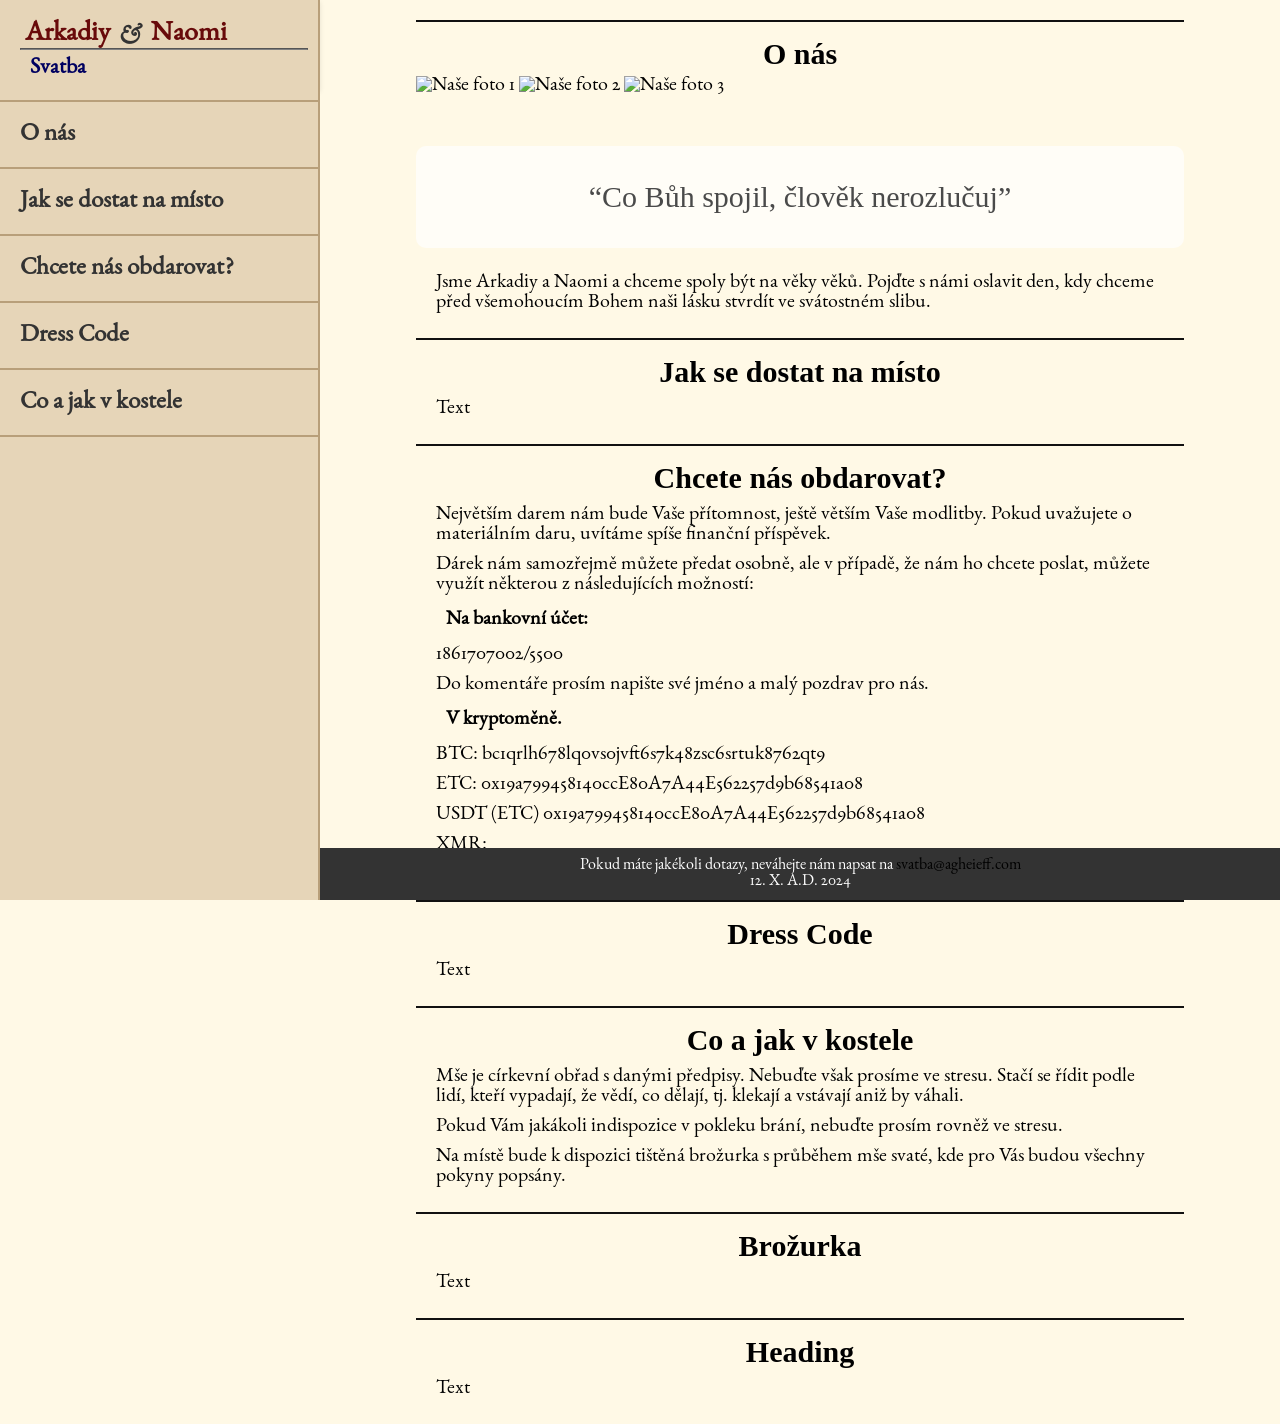
==== index.html @ c788c0df "Sync" ====
<!DOCTYPE html>
<html lang="cs"><head>
	<meta http-equiv="content-type" content="text/html; charset=UTF-8">
	<meta charset="UTF-8">
	<meta name="viewport" content="width=device-width, height=device-height, initial-scale=1.0">
	<title>Arkadiy &amp; Naomi</title>
	<link rel="stylesheet" type="text/css" href="assets/css/styles.css">
</head>

	<body>
		<header>
			<input type="checkbox" id="circle-checkbox" autocomplete="off" checked="checked" />
			<div class="full-page">
				<hr class="left-line center-line">
				<hr class="right-line center-line">
				<label for="circle-checkbox" class="circle">
					<span class="rotate logo-name" style="--d:-17.201s">A</span>
					<span class="rotate logo-name" style="--d:-17.698s">r</span>
					<span class="rotate logo-name" style="--d:-18.135s">k</span>
					<span class="rotate logo-name" style="--d:-18.599s">a</span>
					<span class="rotate logo-name" style="--d:-19.046s">d</span>
					<span class="rotate logo-name" style="--d:-19.426s">i</span>
					<span class="rotate logo-name" style="--d:-19.770s">y</span>

					<span class="rotate logo-and" style="--d:-0s">&amp;</span>

					<span class="rotate logo-name" style="--d:-4.928s">N</span>
					<span class="rotate logo-name" style="--d:-5.470s">a</span>
					<span class="rotate logo-name" style="--d:-5.914s">o</span>
					<span class="rotate logo-name" style="--d:-6.557s">m</span>
					<span class="rotate logo-name" style="--d:-7.096s">i</span>

					<span class="rotate logo-and" style="--d:-12.5s">&amp;</span>

					<div class="circle-date">12.10.2024</div>
				</label>
			</div>


			<input type="checkbox" id="burger-menu-checkbox">

			<nav>
				<ul>
					<li>
						<a class="logo" href="https://agheieff.com/svatba/test.html">
							<span class="logo-name">Arkadiy</span>
							<span class="logo-and">&amp;</span>
							<span class="logo-name">Naomi</span>
							<hr class="logo-line">
							<span class="logo-date">Svatba</span>
						</a>
					</li>
					<li><a href="#about">O nás</a></li>
					<li><a href="#route">Jak se dostat na místo</a></li>
					<li><a href="#gifts">Chcete nás obdarovat?</a></li>
					<li><a href="#dress-code">Dress Code</a></li>
					<li><a href="#ceremony">Co a jak v kostele</a></li>
				</ul>
			</nav>

			<label for="burger-menu-checkbox">
				<svg viewBox="0 0 100 100" height="100" width="100" class="burger-menu-svg">
					<rect class="burger-menu-top-line" width="36.7" height="3" x="33.3" y="33.3" rx="1" ry="1"></rect>
					<rect class="burger-menu-middle-line" width="36.7" height="3" x="33.3" y="50" rx="1" ry="1"></rect>
					<rect class="burger-menu-bottom-line" width="36.7" height="3" x="33.3" y="66.7" rx="1" ry="1"></rect>
					<rect class="burger-menu-border" width="60" height="60" x="20" y="20" rx="12" ry="12"></rect>
				</svg>
			</label>
		</header>

		<main>
			<section id="about">
				<h2>O nás</h2>
				<img src="/svatba/assets/photos/photo1temp.jpg" alt="Naše foto 1" width="200">
				<img src="/svatba/assets/photos/photo2temp.jpg" alt="Naše foto 2" width="200">
				<img src="/svatba/assets/photos/photo3temp.jpg" alt="Naše foto 3" width="200">
				<p class="quote">“Co Bůh spojil, člověk nerozlučuj”</p>
				<p>Jsme Arkadiy a Naomi a chceme spoly být na věky věků. Pojďte s námi oslavit den, kdy chceme před všemohoucím Bohem naši lásku stvrdít ve svátostném slibu.</p>
			</section>

			<section id="route">
				<h2>Jak se dostat na místo</h2>
				<p>Text</p>
			</section>

			<section id="gifts">
				<h2>Chcete nás obdarovat?</h2>
				<p>Největším darem nám bude Vaše přítomnost, ještě větším Vaše modlitby. Pokud uvažujete o materiálním daru, uvítáme spíše finanční příspěvek.</p>
				<p>Dárek nám samozřejmě můžete předat osobně, ale v případě, že nám ho chcete poslat, můžete využít některou z následujících možností:</p>
				<h4>Na bankovní účet:</h4>
				<p>1861707002/5500</p>
				<p>Do komentáře prosím napište své jméno a malý pozdrav pro nás.</p>
				<h4>V kryptoměně.</h4>
				<p class="crypto-address">BTC: bc1qrlh678lq0vs0jvft6s7k48zsc6srtuk8762qt9</p>
				<p class="crypto-address">ETC: 0x19a799458140ccE80A7A44E562257d9b68541a08</p>
				<p class="crypto-address">USDT (ETC) 0x19a799458140ccE80A7A44E562257d9b68541a08</p>
				<p class="crypto-address">XMR: 47q23AQbLGwBkrXYjaDZtxNDWroZvaC5vcZkDgFTCX76c692B8R6nf6FxxXYy2nR1hecVxHUTsKgjBFgUqfy6o6ZMkUUSdZ</p>
			</section>

			<section id="dress-code">
				<h2>Dress Code</h2>
				<p>Text</p>
			</section>

			<section id="ceremony">
				<h2>Co a jak v kostele</h2>
				<p>Mše je církevní obřad s danými předpisy. Nebuďte však prosíme ve stresu. Stačí se řídit podle lidí, kteří vypadají, že vědí, co dělají, tj. klekají a vstávají aniž by váhali.</p>
				<p>Pokud Vám jakákoli indispozice v pokleku brání, nebuďte prosím rovněž ve stresu.</p>
				<p>Na místě bude k dispozici tištěná brožurka s průběhem mše svaté, kde pro Vás budou všechny pokyny popsány.</p>
			</section>

			<section id="booklet">
				<h2>Brožurka</h2>
				<p>Text</p>
			</section>

			<section id="gallery">
				<h2>Heading</h2>
				<p>Text</p>
			</section>
		</main>

		<footer>
			<p>Pokud máte jakékoli dotazy, neváhejte nám napsat na <a href="mailto:svatba@agheieff.com">svatba@agheieff.com</a></p>
			<p>12. X. A.D. 2024</p>
		</footer>
	</body>
</html>
---- assets/css/styles.css ----
@font-face {
	font-family: "EB Garamond12";
	src: url("../fonts/EB_Garamond/EBGaramond12-Regular.otf");
}

@font-face {
	font-family: "EB Garamond12it";
	src: url("../fonts/EB_Garamond/EBGaramond12-Italic.otf");
	font-style: italic;
	font-feature-settings: "cv04" off;
}

@font-face {
	font-family: "EB Garamond12SC";
	src: url("../fonts/EB_Garamond/EBGaramondSC12-Regular.otf");
}

@font-face {
	font-family: "EB Garamond08";
	src: url("../fonts/EB_Garamond/EBGaramond08-Regular.otf");
}

@font-face {
	font-family: "EB Garamond08it";
	src: url("../fonts/EB_Garamond/EBGaramond08-Italic.otf");
	font-ctyle: italic;
	font-feature-settings: "cv04" off;
}

@font-face {
	font-family: "EB Garamond08SC";
	src: url("../fonts/EB_Garamond/EBGaramondSC08-Regular.otf");
}
:root {
	--background-color: #fff9e6;
	--nav-color: #e6d5b8;
	--nav-border-color: #b89f7a;
	--lines-limit: 175px;
	--line-animation-time: 1.5s;
	--side-menu-animation-time: 0.35s;
	--header-padding: 20px;
	--logo-height: max(63px, 10dvh);
	--mobile-van-width: 700px;
	--logo-name-color: #680a0a;
	--logo-date-color: #000060;
	--font-family: "EB Garamond12", "Playfair Display";
	--font-size: 20px;
	--no-line-media-width: 500px;
	--side-menu-media-width: 918px;
	--side-menu-width: 350px;
	--side-menu-v-padding: 20px;
	--side-menu-h-padding: 20px;
	--nav-width: 25vw;
}

* {
	margin: 0;
	padding: 0;
	box-sizing: border-box;
}

hr {
	border-top: 1px solid #555555;
	border-bottom: 1px solid #808080;
	border-left: 1px solid #555555;
	border-right: 1px solid #555555;
}

body, html {
	margin: 0;
	padding: 0;
	width: 100%;
	height: 100%;
	display: flex;
	flex-direction: column;
	justify-content: center;
	align-items: center;
	font-family: var(--font-family);
	font-style: normal;
	background-color: var(--background-color);
}



a {
	text-decoration: none;
	color: #000000;
}

header {
	position: fixed;
	top: 0;
	left: 0;
	width: var(--nav-width);
	height: 100vh
	display: flex;
	justify-content: space-between;
	align-items: center;
	padding: 0 var(--header-padding);
	box-shadow: 0 2px 5px rgba(0, 0, 0, 0.1);
	background-color: #f5e6cb;
	height: var(--logo-height);
	margin: 0;
	z-index: 100;

	font-size: 25px;
}

.logo-name {
	color: var(--logo-name-color);
}

.logo-and {
	font-family: "EB Garamond12it";
}

.logo-date {
	
	color: var(--logo-date-color);
}

header .logo-name {
	font-size: 28px;
	padding: 0 5px;
}

header .logo-and {
	font-size: 24px;
}

header .logo-line {
	margin-bottom: 5px;
	padding-bottom: 0; --TODO
}

header .logo-date {
	font-size: 22px;
	padding: 10px 10px;
}


header nav {
	background-color: var(--nav-color);
	position: fixed;
	left: 0;
	top: 0;
	width: var(--nav-width);
	height: 100vh;
	overflow-y: auto;
	margin-left: auto;
	margin-right: calc(var(--logo-height) * -1);
	border: 0px solid var(--nav-border-color);
	border-right-width: 2px;
}

header nav ul li .logo {
	box-sizing: border-box;
	background-color: var(--header-color);
}

header nav ul li {
	padding: 20px 10px 20px 20px;
	border: 0px solid var(--nav-border-color);
	border-bottom-width: 2px;

}

header nav ul li:hover {
	background-color: #ffffff;
	cursor: pointer;
}

nav ul li a {
	padding: -20px -10px -20px -20px;
	display: block;
	text-decoration: none;
	color: #333333;
	font-weight: bold;
}

header h1 {
	display: flex;
	text-align: center;
}

main {
	font-size: var(--font-size);
	flex: 1 0 auto;
	padding: 20px 0;
	margin-left: var(--nav-width);
	width: 60vw;
	height: 100vh
}

main section {
	border: 0px solid #111111;
	border-top-width: 2px;
	padding: 5px 0 20px 0;
}

main section .quote {
	text-align: center;
	font-size: 30px;
	font-family: cursive;
	color: #4a4a4a;
	padding: 30px;
	margin: 50px auto;
	background-color: rgba(255, 255, 255, 0.7);
	border-radius: 10px;
	border-width: 10px 10px 10px 10px;
	box-shadow: 0 4px 6 px rgba(0, 0, 0, 0.1);
	line-height: 1.4;
	margin-bottom: 20px;
}

main section h2 {
	padding: 10px 10px 5px 10px;
	text-align: center;
	font-family: cursive;
	font-size: 30px;
}

main section h4 {
	font-size: 20px;
	padding: 10px 30px 10px 30px;
}

main p {
	padding: 5px 20px 5px 20px;
}

footer {
	flex-shrink: 0;
	width: calc(100vw - var(--nav-width));
	left: var(--nav-width);
	background: #333333;
	color: #ffffff;
	text-align: center;
	padding: 10px 0;
	margin-top: 20px;
	position: fixed;
	bottom: 0;
}

footer p {
	margin: 0;
}

.full-page {
	display: flex;
	justify-content: center;
	align-items: center;
	position: fixed;
	top: 0;
	bottom: 0;
	left: 0;
	right: 0;
	background-color: var(--header-color);
	z-index: 1000;
}

@keyframes continuous-rotate {
	from {
		transform: rotate(0deg);
	}
	to {
		transform: rotate(360deg);
	}
}

#circle-checkbox {
	display: none;
}

.circle {
	font-family: "EB Garamond08";

	position: fixed;
	top: 50%;
	left: 50%;
	margin-top: -150px;
	margin-left: -150px;
	width: 300px;
	height: 300px;
	display: flex;
	justify-content: center;
	align-items: center;
	transition: transform 0.5s;

	cursor: pointer;
	
	font-size: 28px;
}

.rotate {
	height: 250px;
	position: absolute;
	animation: continuous-rotate 25s var(--d,0s) linear infinite;
}

.circle-date {
	color: var(--logo-date-color);
	top: 50%;
	left: 50%;
	font-variant-caps: small-caps;
}

.center-line {
	position: fixed;
	top: 50%;
	margin-top: -1px;
	width: calc(50vw - var(--lines-limit));
}

.left-line {
	left: 0;
}

.right-line {
	right: 0;
}

@keyframes div-animation {
	0% {height: 100dvh}
	50% {height: 50dvh}
	99% {height: 0;}
	100% {height: 0; visibility: hidden;}
}

@keyframes line-animation {
	0% {width: calc(50vw - var(--lines-limit)); top: 50dvh;}
	50% {width: 50vw; top: 50dvh;}
	99% {width: 50vw; top: 0;}
	100% {width: 50vw; top: 0;}
}

@keyframes line-animation-mobile {
	0% {width: 0vw; visibility: visible; top: 50dvh;}
	50% {width: 50vw; visibility: visible; top: 50dvh;}
	99% {width: 50vw; visibility: visible; top: 0;}
	100% {width: 50vw; visibility: hidden; top: 0;}
}

@keyframes circle-disappear {
	0% {opacity: 1}
	1% {opacity: 1; cursor: default; pointer-events: none;}
	99% {opacity: 0; cursor: default; pointer-events: none;}
	100% {opacity: 0; cursor: default; visibility: hidden;}
}

#circle-checkbox:checked + .full-page {
	animation: div-animation var(--line-animation-time) forwards;
}

#circle-checkbox:checked + div > .center-line {
	animation: line-animation var(--line-animation-time) forwards;
}

#circle-checkbox:checked + div > .circle {
	animation: circle-disappear 0.36s forwards;
}

@media (max-width: 500px) {
	.center-line {
		visibility: hidden;
	}

	#circle-checkbox:checked + div > .center-line {
		animation: line-animation-mobile var(--line-animation-time) forwards;
	}
}

#burger-menu-checkbox {
	display: none;
}

header label {
	visibility: hidden;
}

.burger-menu-svg {
	top: 0;
	right: 0;
	width: var(--logo-height);
	height: var(--logo-height);
}

.burger-menu-line {
	fill: #808080;
}

.burger-menu-border {
	fill: none;
	stroke: #808080;
	stroke-width: 3;
}

@keyframes open-sidebar {
	0% {visibility: hidden}
	1% {visibility: visible; height: 0dvh; padding: 0 var(--side-menu-h-padding);}
	100% {height: 57.5px; padding: var(--side-menu-v-padding) var(--side-menu-h-padding);}
}

@keyframes open-sidebar-text {
	0% {visibility: hidden; padding: 0 0; margin: 0 0;}
	49% {visibility: hidden}
	50% {visibility: visible; opacity: 0}
	100% {visibility: visible; opacity: 1; padding: var(--side-menu-v-padding) var(--side-menu-h-padding); margin: calc(var(--side-menu-v-padding) * -1) calc(var(--side-menu-h-padding) * -1);}
}

@keyframes burger-rotate-top {
	0% {transform: rotate(0) translatex(0) translatey(0) scale(1);}
	100% {transform: rotate(-45deg) translatex(-73px) translatey(24px) scale(1.4142);}
}

@keyframes burger-rotate-bottom {
	0% {transform: rotate(0) translateX(0) translatey(0) scale(1);}
	100% {transform: rotate(45deg) translatex(0px) translatey(-96px) scale(1.4142);}
}

@keyframes burger-hide-middle {
	0% {transform: translateX(0) translatey(0) scale(1);}
	100% {transform: translatex(52px) translatey(52px) scale(0.001);}
}

@keyframes burger-return-top {
	0% {transform: rotate(-45deg) translatex(-73px) translatey(24px) scale(1.4142);}
	100% {transform: rotate(0) translatex(0) translatey(0) scale(1);}
}

@keyframes burger-return-bottom {
	0% {transform: rotate(45deg) translatex(0px) translatey(-96px) scale(1.4142);}
	100% {transform: rotate(0) translatex(0) translatey(0) scale(1);}
}

@keyframes burger-return-middle {
	0% {transform: translatex(52px) translatey(52px) scale(0.001);}
	100% {transform: translatex(0) translatey(0) scale(1);}
}

@media (max-width: 918px) { /*TODO change the value, this is for testing */
	header {
		padding-right: 0;
	}

	header label {
		visibility: visible;
	}

	#burger-menu-checkbox:checked + nav > ul > li {
		animation: open-sidebar var(--side-menu-animation-time) forwards;
	}

	#burger-menu-checkbox:checked ~ label > svg > .burger-menu-top-line {
		animation: burger-rotate-top var(--side-menu-animation-time) forwards;
	}

	#burger-menu-checkbox:checked ~ label > svg > .burger-menu-bottom-line {
		animation: burger-rotate-bottom var(--side-menu-animation-time) forwards;
	}

	#burger-menu-checkbox:checked ~ label > svg > .burger-menu-middle-line {
		animation: burger-hide-middle var(--side-menu-animation-time) forwards;
	}

	#burger-menu-checkbox:not(:checked) ~ label > svg > .burger-menu-top-line {
		animation: burger-return-top var(--side-menu-animation-time) forwards;
	}

	#burger-menu-checkbox:not(:checked) ~ label > svg > .burger-menu-bottom-line {
		animation: burger-return-bottom var(--side-menu-animation-time) forwards;
	}

	#burger-menu-checkbox:not(:checked) ~ label > svg > .burger-menu-middle-line {
		animation: burger-return-middle var(--side-menu-animation-time) forwards;
	}

	header nav {
		position: fixed;
		right: 0;
		bottom: 0;
		width: fit-content(100%);
		height: calc(100dvh - var(--logo-height));
		margin-right: auto;
	}

	header nav ul {
		visibility: hidden;
		display: inline;
	}
	header nav ul li {
		display: block;
		background-color: var(--header-color);

		border-bottom-width: 1px;
		border-bottom-color: #555555;
		border-bottom-style: solid;

		box-shadow: 0 1px #808080;

		border-left-width: 2px;
		border-left-color: #808080;
		border-left-style: solid;
	}

	#burger-menu-checkbox:checked + nav > ul {
		visibility: visible;
	}

	#burger-menu-checkbox:checked + nav > ul > li {
		anumation: open-sidebar var(--side-menu-animation-time) forwards;
	}

	#burger-menu-checkbox:checked + nav > ul li > a {
		animation: open-sidebar-text var(--side-menu-animation-time) forwards;
	}

	header label {
		cursor: pointer;
	}
}
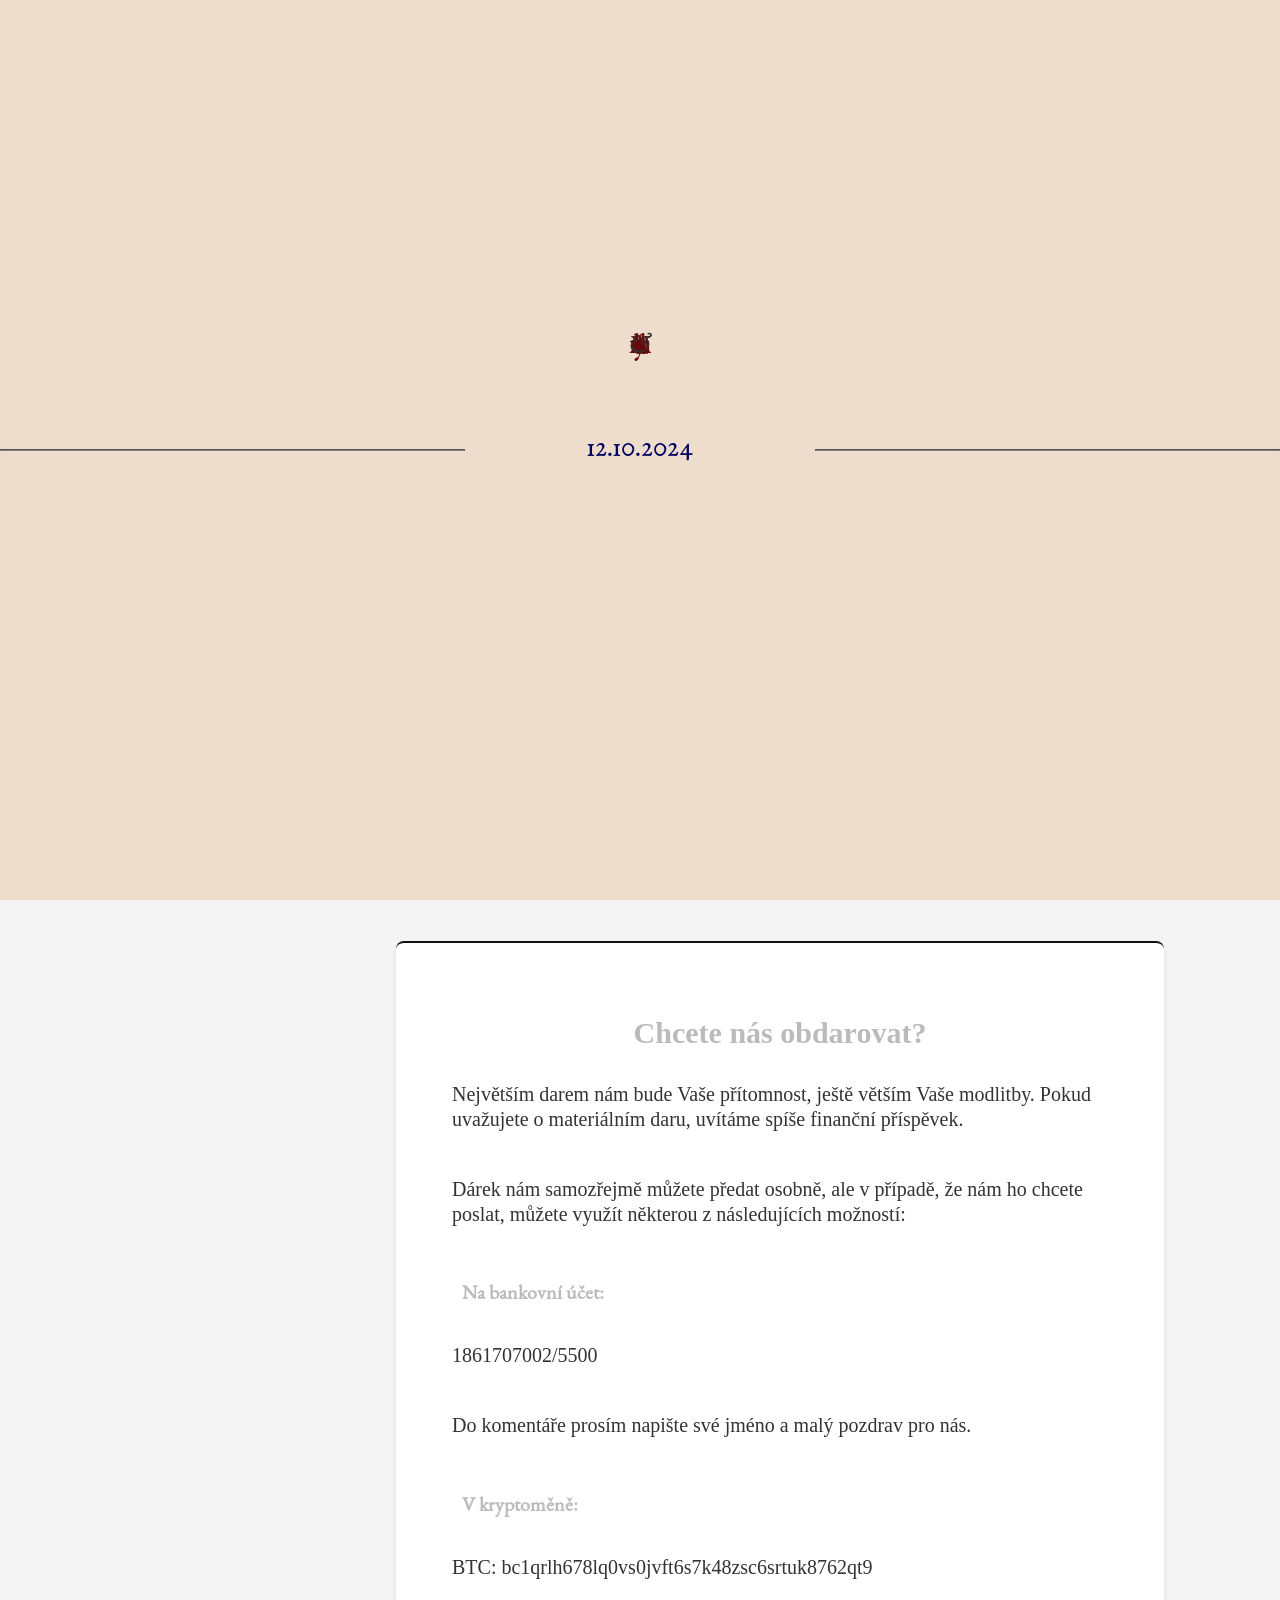
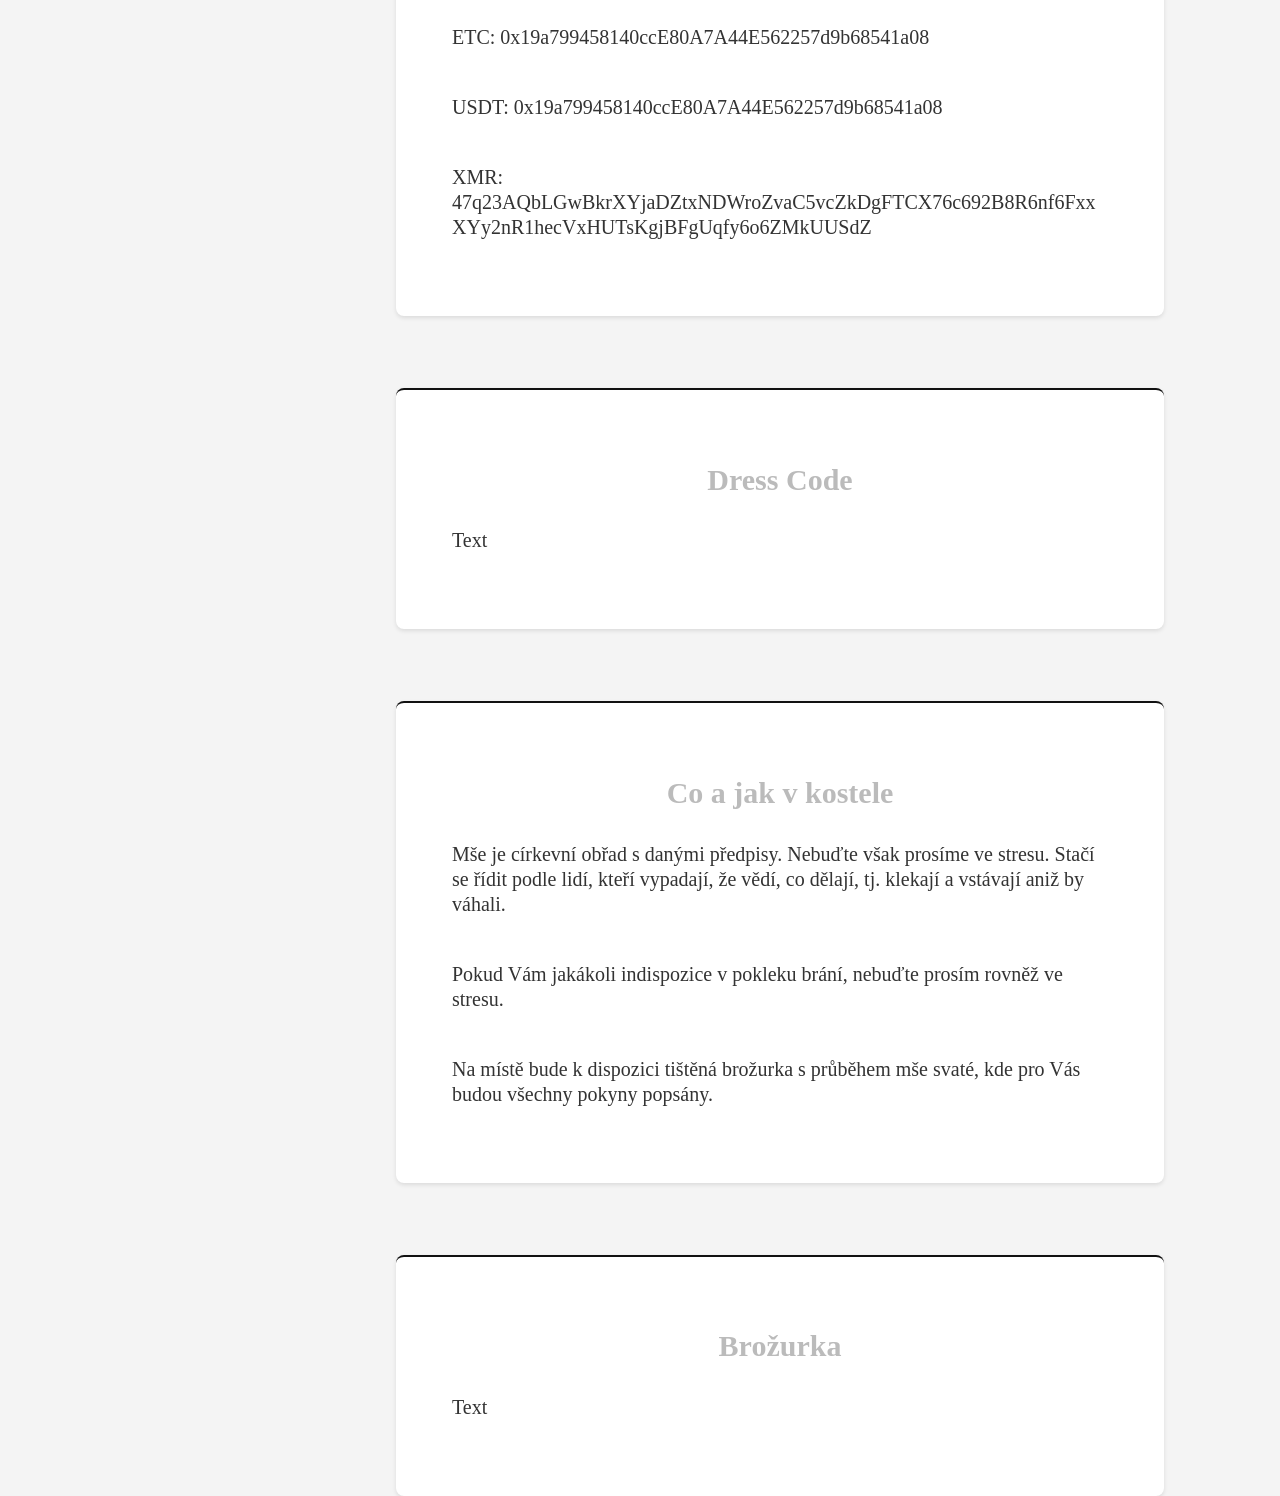
==== commit 7905bdd8: "Sync" ====
--- a/index.html
+++ b/index.html
@@ -9,7 +9,7 @@
 
 	<body>
 		<header>
-			<input type="checkbox" id="circle-checkbox" autocomplete="off" checked="checked" />
+			<input type="checkbox" id="circle-checkbox" autocomplete="off"/>
 			<div class="full-page">
 				<hr class="left-line center-line">
 				<hr class="right-line center-line">
@@ -41,7 +41,7 @@
 
 			<nav>
 				<ul>
-					<li>
+					<li class="logo">
 						<a class="logo" href="https://agheieff.com/svatba/test.html">
 							<span class="logo-name">Arkadiy</span>
 							<span class="logo-and">&amp;</span>
@@ -90,10 +90,10 @@
 				<h4>Na bankovní účet:</h4>
 				<p>1861707002/5500</p>
 				<p>Do komentáře prosím napište své jméno a malý pozdrav pro nás.</p>
-				<h4>V kryptoměně.</h4>
+				<h4>V kryptoměně:</h4>
 				<p class="crypto-address">BTC: bc1qrlh678lq0vs0jvft6s7k48zsc6srtuk8762qt9</p>
 				<p class="crypto-address">ETC: 0x19a799458140ccE80A7A44E562257d9b68541a08</p>
-				<p class="crypto-address">USDT (ETC) 0x19a799458140ccE80A7A44E562257d9b68541a08</p>
+				<p class="crypto-address">USDT: 0x19a799458140ccE80A7A44E562257d9b68541a08</p>
 				<p class="crypto-address">XMR: 47q23AQbLGwBkrXYjaDZtxNDWroZvaC5vcZkDgFTCX76c692B8R6nf6FxxXYy2nR1hecVxHUTsKgjBFgUqfy6o6ZMkUUSdZ</p>
 			</section>
 
@@ -113,11 +113,6 @@
 				<h2>Brožurka</h2>
 				<p>Text</p>
 			</section>
-
-			<section id="gallery">
-				<h2>Heading</h2>
-				<p>Text</p>
-			</section>
 		</main>
 
 		<footer>
--- a/assets/css/styles.css
+++ b/assets/css/styles.css
@@ -32,9 +32,22 @@
 	src: url("../fonts/EB_Garamond/EBGaramondSC08-Regular.otf");
 }
 :root {
-	--background-color: #fff9e6;
-	--nav-color: #e6d5b8;
-	--nav-border-color: #b89f7a;
+	--primary-color: #bbbbbb;
+	--secondary-color: #c0d6df;
+	--accent-color: #ff6b6b;
+	--text-color: #333333;
+	--background-color: #f4f4f4;
+
+	--heading-font: 'EB Garamond12', serif;
+	--body-font: 'EB Garamond12, serif';
+	--base-font-size: 18px;
+
+	--section-spacing: 4rem;
+	--content-width: 800px;
+
+	--nav-width: max(280px, 15vw);
+
+	--nav-border-color: #ddeeff;
 	--lines-limit: 175px;
 	--line-animation-time: 1.5s;
 	--side-menu-animation-time: 0.35s;
@@ -50,11 +63,9 @@
 	--side-menu-width: 350px;
 	--side-menu-v-padding: 20px;
 	--side-menu-h-padding: 20px;
-	--nav-width: 25vw;
 }
 
 * {
-	margin: 0;
 	padding: 0;
 	box-sizing: border-box;
 }
@@ -67,44 +78,35 @@
 }
 
 body, html {
-	margin: 0;
-	padding: 0;
 	width: 100%;
 	height: 100%;
 	display: flex;
 	flex-direction: column;
 	justify-content: center;
 	align-items: center;
-	font-family: var(--font-family);
+	font-family: var(--body-font);
+	font-size: var(--base-font-size);
+	line-height: 1.6;
+	color: var(--text-color);
 	font-style: normal;
 	background-color: var(--background-color);
 }
 
-
+h1, h2, h3, h4, h5, h6 {
+	font-family: var(--heading-font);
+	margin-bottom: 1rem;
+	color: var(--primary-color);
+}
+
+h1 {font-size: 2.5rem;}
+h2 {font-size: 2rem;}
+h3 {font-size: 1.75rem;}
 
 a {
 	text-decoration: none;
 	color: #000000;
 }
 
-header {
-	position: fixed;
-	top: 0;
-	left: 0;
-	width: var(--nav-width);
-	height: 100vh
-	display: flex;
-	justify-content: space-between;
-	align-items: center;
-	padding: 0 var(--header-padding);
-	box-shadow: 0 2px 5px rgba(0, 0, 0, 0.1);
-	background-color: #f5e6cb;
-	height: var(--logo-height);
-	margin: 0;
-	z-index: 100;
-
-	font-size: 25px;
-}
 
 .logo-name {
 	color: var(--logo-name-color);
@@ -140,7 +142,7 @@
 
 
 header nav {
-	background-color: var(--nav-color);
+	background-color: var(--primary-color);
 	position: fixed;
 	left: 0;
 	top: 0;
@@ -151,6 +153,8 @@
 	margin-right: calc(var(--logo-height) * -1);
 	border: 0px solid var(--nav-border-color);
 	border-right-width: 2px;
+
+	font-size: 25px;
 }
 
 header nav ul li .logo {
@@ -174,17 +178,13 @@
 	padding: -20px -10px -20px -20px;
 	display: block;
 	text-decoration: none;
-	color: #333333;
+	color: var(--text-color);
 	font-weight: bold;
-}
-
-header h1 {
-	display: flex;
-	text-align: center;
 }
 
 main {
 	font-size: var(--font-size);
+	line-height: 1.25;
 	flex: 1 0 auto;
 	padding: 20px 0;
 	margin-left: var(--nav-width);
@@ -193,19 +193,25 @@
 }
 
 main section {
+	word-wrap: break-word;
+	margin-bottom: var(--section-spacing);
+	background-color: #ffffff;
+	border-radius: 8px;
+	box-shadow: 0 2px 4px rgba(0, 0, 0, 0.1);
+	padding: 2rem;
 	border: 0px solid #111111;
 	border-top-width: 2px;
-	padding: 5px 0 20px 0;
 }
 
 main section .quote {
 	text-align: center;
 	font-size: 30px;
 	font-family: cursive;
-	color: #4a4a4a;
+	padding: 5px 0 20px 0;
+	background-color: #bbbbbb;
+	color: #555555;
 	padding: 30px;
 	margin: 50px auto;
-	background-color: rgba(255, 255, 255, 0.7);
 	border-radius: 10px;
 	border-width: 10px 10px 10px 10px;
 	box-shadow: 0 4px 6 px rgba(0, 0, 0, 0.1);
@@ -226,7 +232,8 @@
 }
 
 main p {
-	padding: 5px 20px 5px 20px;
+	width: 100%;
+	padding: 5px 20px 20px 20px;
 }
 
 footer {
@@ -246,6 +253,18 @@
 	margin: 0;
 }
 
+footer a:link {
+	color: var(--primary-color);
+}
+
+footer a:visited {
+	color: #cb9eff;
+}
+
+footer a:active {
+	color: #ffffff;
+}
+
 .full-page {
 	display: flex;
 	justify-content: center;
@@ -255,7 +274,7 @@
 	bottom: 0;
 	left: 0;
 	right: 0;
-	background-color: var(--header-color);
+	background-color: #eeddcc;
 	z-index: 1000;
 }
 
@@ -274,7 +293,6 @@
 
 .circle {
 	font-family: "EB Garamond08";
-
 	position: fixed;
 	top: 50%;
 	left: 50%;
@@ -286,9 +304,7 @@
 	justify-content: center;
 	align-items: center;
 	transition: transform 0.5s;
-
 	cursor: pointer;
-	
 	font-size: 28px;
 }
 
@@ -375,10 +391,10 @@
 }
 
 header label {
+}
+
+.burger-menu-svg {
 	visibility: hidden;
-}
-
-.burger-menu-svg {
 	top: 0;
 	right: 0;
 	width: var(--logo-height);
@@ -397,8 +413,7 @@
 
 @keyframes open-sidebar {
 	0% {visibility: hidden}
-	1% {visibility: visible; height: 0dvh; padding: 0 var(--side-menu-h-padding);}
-	100% {height: 57.5px; padding: var(--side-menu-v-padding) var(--side-menu-h-padding);}
+	100% {visibility: visible}
 }
 
 @keyframes open-sidebar-text {
@@ -440,14 +455,35 @@
 
 @media (max-width: 918px) { /*TODO change the value, this is for testing */
 	header {
-		padding-right: 0;
-	}
-
-	header label {
+		top: 0;
+		left: 0;
+		width: 100dvw;
+		height: 15dvh;
+		margin-bottom: 25px;
+		background-color: #aaaaaa;
+	}
+
+	header nav {
+		visibility: hidden;
+	}
+
+	main {
+		margin-left: 0;
+		padding: 0 12vw 0 12vw;
+		width: 100vw;
+	}
+
+	footer {
+		left: 0;
+		bottom: 0;
+		width: 100vw;
+	}
+
+	.burger-menu-svg {
 		visibility: visible;
 	}
 
-	#burger-menu-checkbox:checked + nav > ul > li {
+	#burger-menu-checkbox:checked + nav {
 		animation: open-sidebar var(--side-menu-animation-time) forwards;
 	}
 
@@ -475,46 +511,6 @@
 		animation: burger-return-middle var(--side-menu-animation-time) forwards;
 	}
 
-	header nav {
-		position: fixed;
-		right: 0;
-		bottom: 0;
-		width: fit-content(100%);
-		height: calc(100dvh - var(--logo-height));
-		margin-right: auto;
-	}
-
-	header nav ul {
-		visibility: hidden;
-		display: inline;
-	}
-	header nav ul li {
-		display: block;
-		background-color: var(--header-color);
-
-		border-bottom-width: 1px;
-		border-bottom-color: #555555;
-		border-bottom-style: solid;
-
-		box-shadow: 0 1px #808080;
-
-		border-left-width: 2px;
-		border-left-color: #808080;
-		border-left-style: solid;
-	}
-
-	#burger-menu-checkbox:checked + nav > ul {
-		visibility: visible;
-	}
-
-	#burger-menu-checkbox:checked + nav > ul > li {
-		anumation: open-sidebar var(--side-menu-animation-time) forwards;
-	}
-
-	#burger-menu-checkbox:checked + nav > ul li > a {
-		animation: open-sidebar-text var(--side-menu-animation-time) forwards;
-	}
-
 	header label {
 		cursor: pointer;
 	}
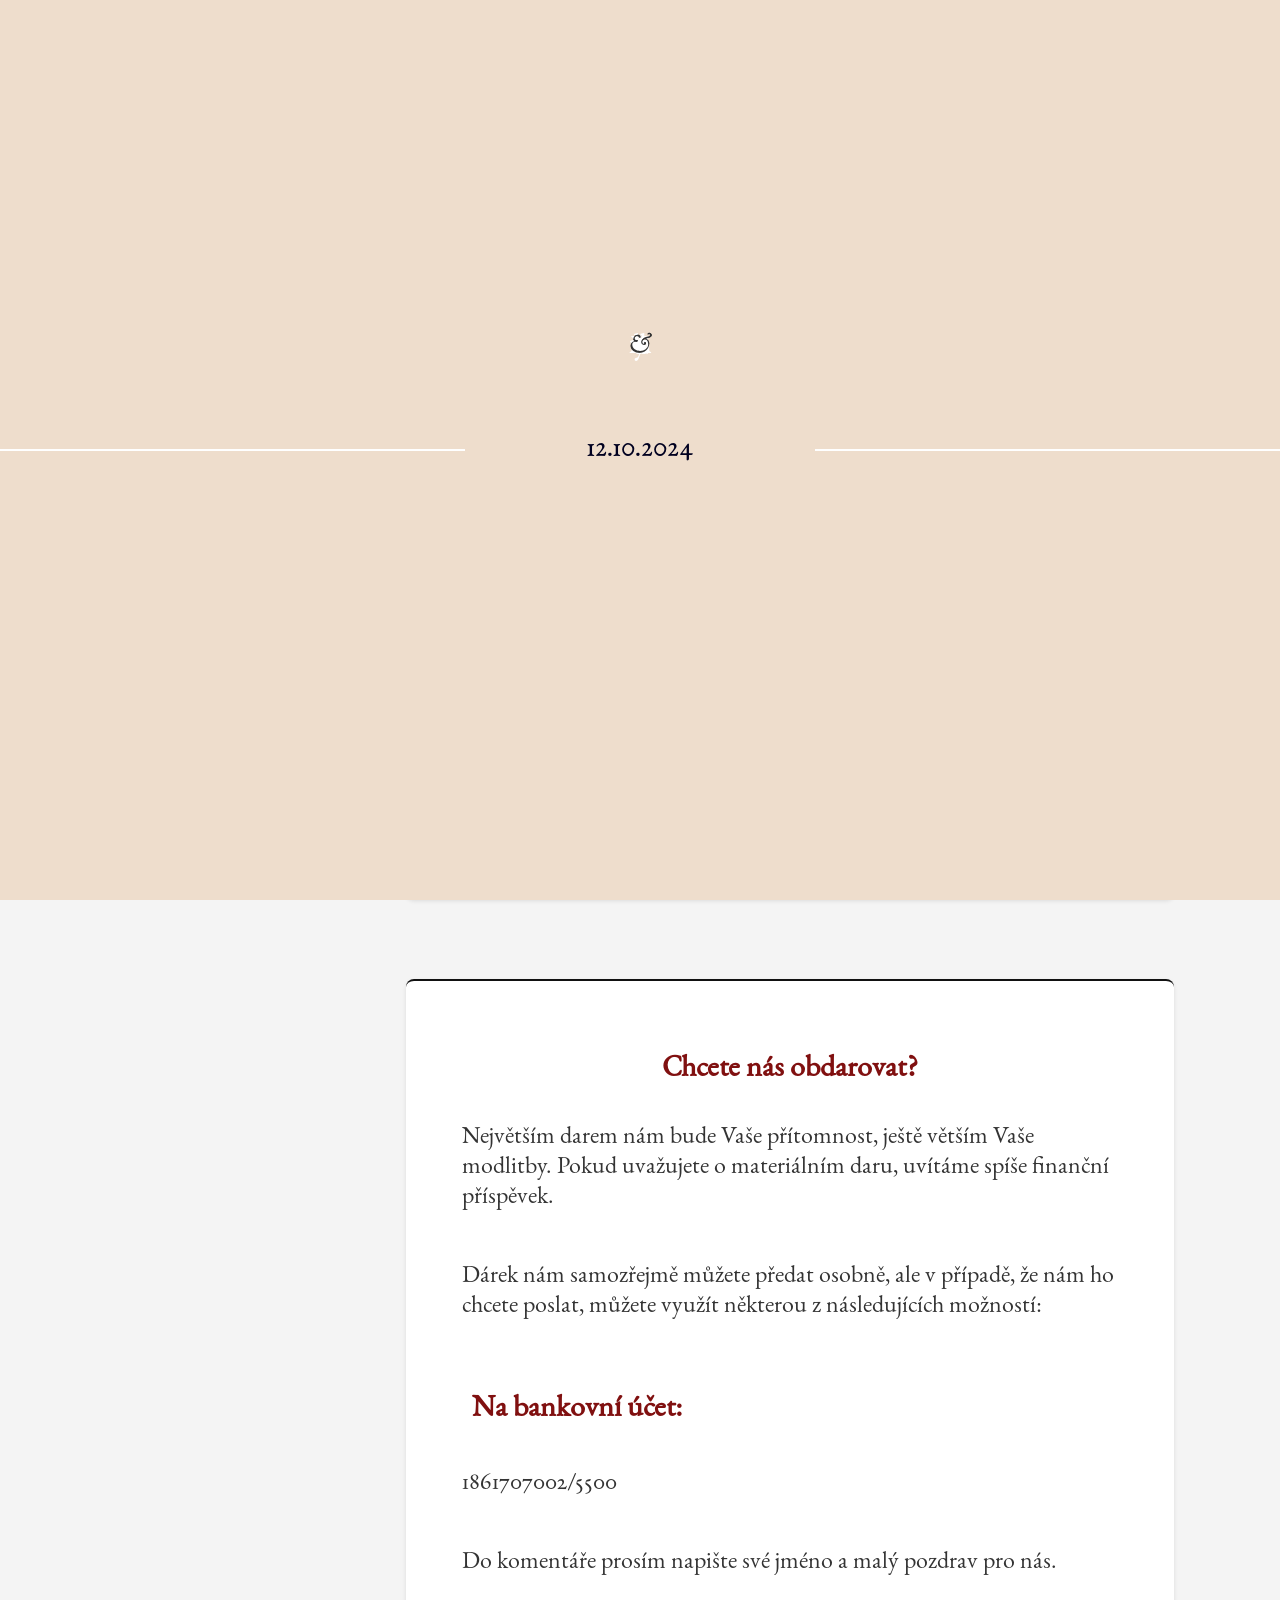
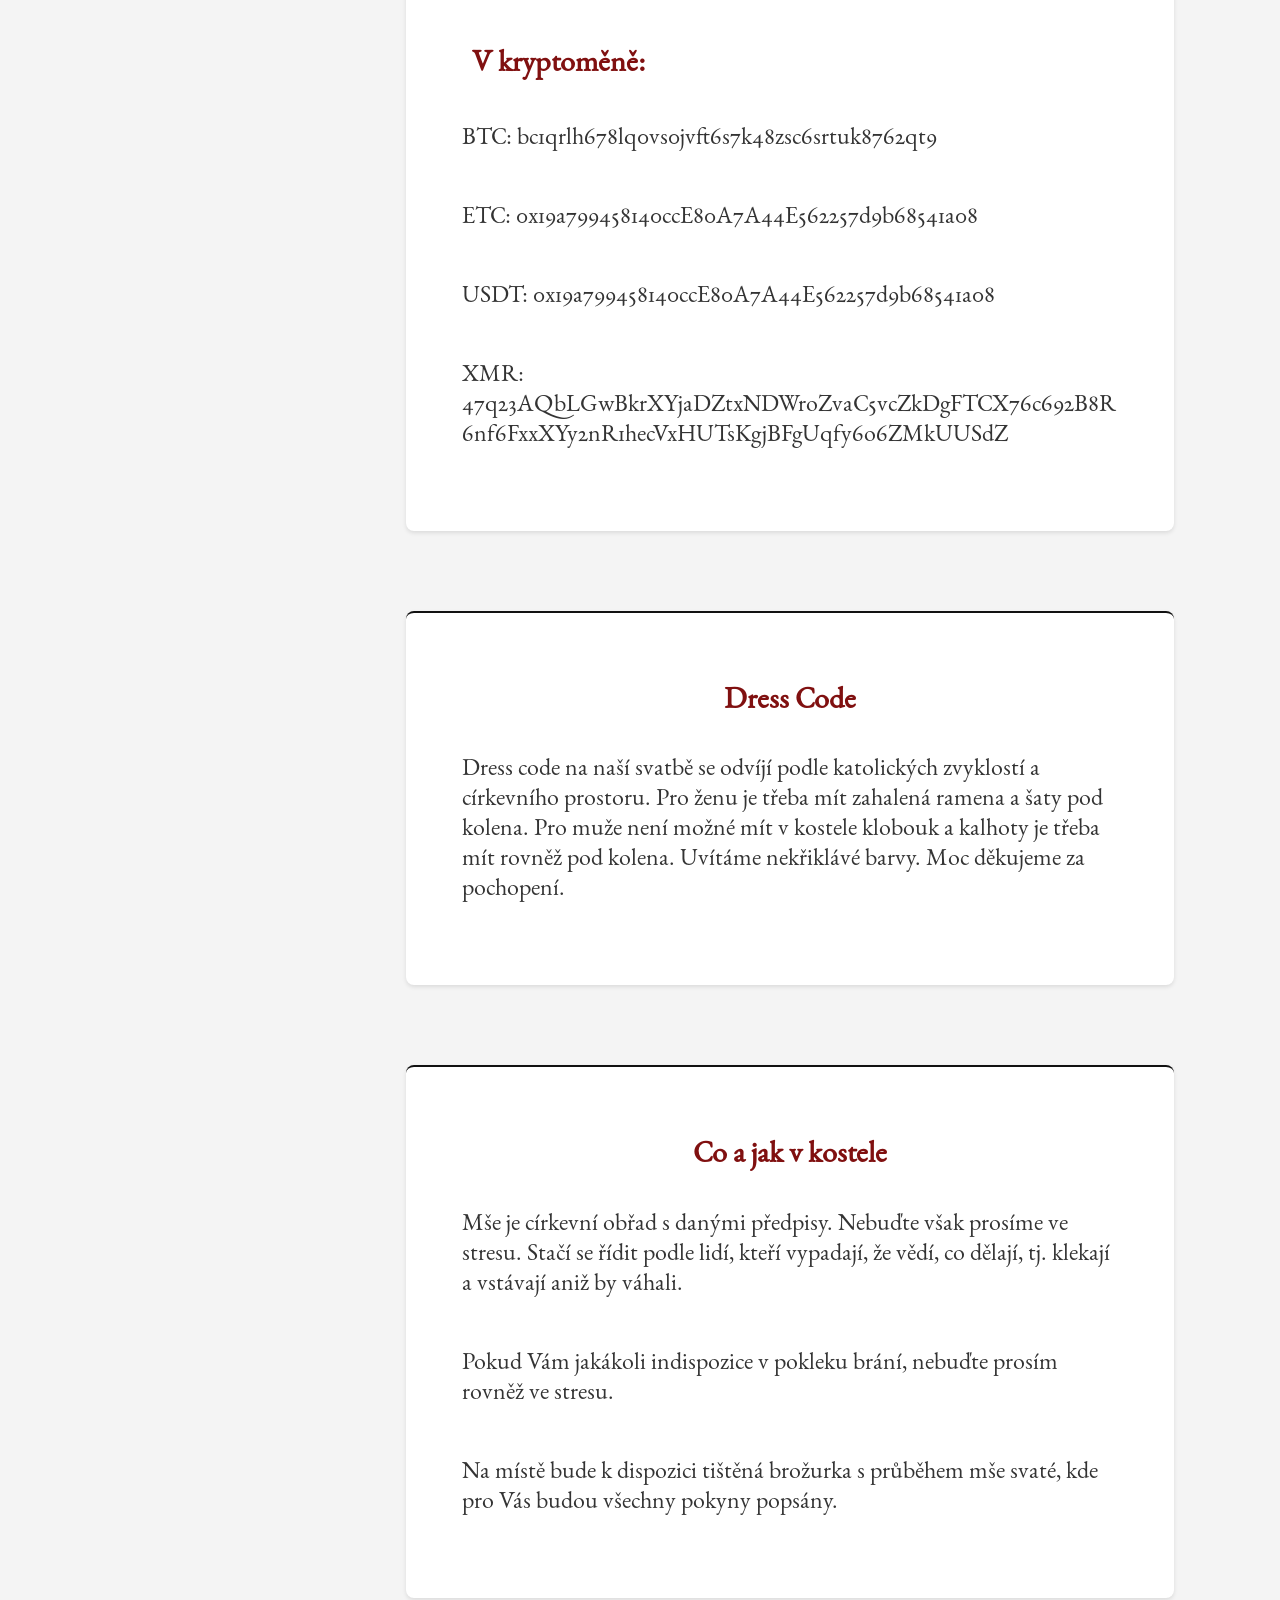
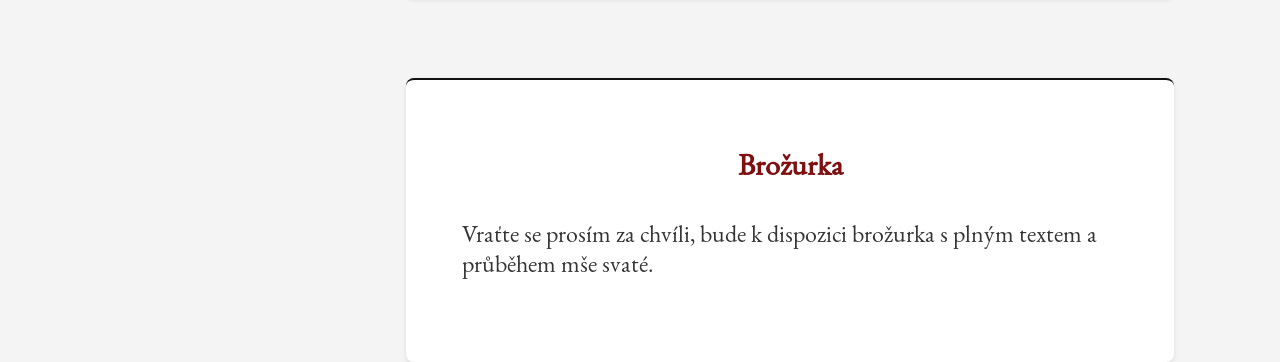
==== commit 9128fdc3: "Almost finished the basic version, some color stuff and some mobile fixes to do." ====
--- a/index.html
+++ b/index.html
@@ -42,12 +42,16 @@
 			<nav>
 				<ul>
 					<li class="logo">
-						<a class="logo" href="https://agheieff.com/svatba/test.html">
-							<span class="logo-name">Arkadiy</span>
-							<span class="logo-and">&amp;</span>
-							<span class="logo-name">Naomi</span>
+						<a class="logo" href="#">
+							<div class="logo-first-line">
+								<span class="-logo-name">Arkadiy</span>
+								<span class="logo-and">&amp;</span>
+								<span class="logo-name">Naomi</span>
+							</div>
 							<hr class="logo-line">
-							<span class="logo-date">Svatba</span>
+							<div class="logo-second-line">
+								<span class="logo-date">Svatba</span>
+							</div>
 						</a>
 					</li>
 					<li><a href="#about">O nás</a></li>
@@ -69,18 +73,20 @@
 		</header>
 
 		<main>
-			<section id="about">
+			<section id="about" class="first-section">
 				<h2>O nás</h2>
-				<img src="/svatba/assets/photos/photo1temp.jpg" alt="Naše foto 1" width="200">
-				<img src="/svatba/assets/photos/photo2temp.jpg" alt="Naše foto 2" width="200">
-				<img src="/svatba/assets/photos/photo3temp.jpg" alt="Naše foto 3" width="200">
-				<p class="quote">“Co Bůh spojil, člověk nerozlučuj”</p>
+				<div class="photos">
+					<img src="/svatba/assets/photos/foto1.jpg" alt="Naše foto 1" width="200" class="about-photo">
+					<img src="/svatba/assets/photos/foto2.jpg" alt="Naše foto 2" width="200" class="about-photo">
+					<img src="/svatba/assets/photos/foto3.jpg" alt="Naše foto 3" width="200" class="about-photo">
+				</div>
+				<p class="quote">“Co Bůh spojil, člověk nerozlučuj” (Marek 10,9)</p>
 				<p>Jsme Arkadiy a Naomi a chceme spoly být na věky věků. Pojďte s námi oslavit den, kdy chceme před všemohoucím Bohem naši lásku stvrdít ve svátostném slibu.</p>
 			</section>
 
 			<section id="route">
 				<h2>Jak se dostat na místo</h2>
-				<p>Text</p>
+				<p>Kostel se nachází na adrese Náměstí 14. října 17/642, 150 00, Praha 5, pár minut chůze od stanice metra Anděl.</p>
 			</section>
 
 			<section id="gifts">
@@ -99,7 +105,7 @@
 
 			<section id="dress-code">
 				<h2>Dress Code</h2>
-				<p>Text</p>
+				<p>Dress code na naší svatbě se odvíjí podle katolických zvyklostí a církevního prostoru. Pro ženu je třeba mít zahalená ramena a šaty pod kolena. Pro muže není možné mít v kostele klobouk a kalhoty je třeba mít rovněž pod kolena. Uvítáme nekřiklávé barvy. Moc děkujeme za pochopení.</p>
 			</section>
 
 			<section id="ceremony">
@@ -109,9 +115,9 @@
 				<p>Na místě bude k dispozici tištěná brožurka s průběhem mše svaté, kde pro Vás budou všechny pokyny popsány.</p>
 			</section>
 
-			<section id="booklet">
+			<section id="booklet" class="last-section">
 				<h2>Brožurka</h2>
-				<p>Text</p>
+				<p>Vraťte se prosím za chvíli, bude k dispozici brožurka s plným textem a průběhem mše svaté.</p>
 			</section>
 		</main>
 
--- a/assets/css/styles.css
+++ b/assets/css/styles.css
@@ -1,6 +1,6 @@
 @font-face {
 	font-family: "EB Garamond12";
-	src: url("../fonts/EB_Garamond/EBGaramond12-Regular.otf");
+	src: url("/assets/fonts/EB_Garamond/EBGaramond12-Regular.otf");
 }
 
 @font-face {
@@ -32,9 +32,10 @@
 	src: url("../fonts/EB_Garamond/EBGaramondSC08-Regular.otf");
 }
 :root {
-	--primary-color: #bbbbbb;
+	--primary-color: #801010;
 	--secondary-color: #c0d6df;
 	--accent-color: #ff6b6b;
+	--header-text-color: #ffffff;
 	--text-color: #333333;
 	--background-color: #f4f4f4;
 
@@ -42,22 +43,24 @@
 	--body-font: 'EB Garamond12, serif';
 	--base-font-size: 18px;
 
-	--section-spacing: 4rem;
 	--content-width: 800px;
 
-	--nav-width: max(280px, 15vw);
-
-	--nav-border-color: #ddeeff;
+	--nav-width: max(300px, 15vw);
+
+	--header-height: max(60px, 10vh);
+
+	--nav-border-color: #ffffff;
 	--lines-limit: 175px;
 	--line-animation-time: 1.5s;
 	--side-menu-animation-time: 0.35s;
-	--header-padding: 20px;
 	--logo-height: max(63px, 10dvh);
 	--mobile-van-width: 700px;
-	--logo-name-color: #680a0a;
-	--logo-date-color: #000060;
+	--logo-name-color: #ffffff;
+	--logo-date-color: #000020;
+	--circle-logo-name-color: #680a0a;
+	--circle-logo-date-color: #000060;
 	--font-family: "EB Garamond12", "Playfair Display";
-	--font-size: 20px;
+	--font-size: 24px;
 	--no-line-media-width: 500px;
 	--side-menu-media-width: 918px;
 	--side-menu-width: 350px;
@@ -71,10 +74,10 @@
 }
 
 hr {
-	border-top: 1px solid #555555;
-	border-bottom: 1px solid #808080;
-	border-left: 1px solid #555555;
-	border-right: 1px solid #555555;
+	border-top: 1px solid var(--nav-border-color);
+	border-bottom: 1px solid var(--nav-border-color);
+	border-left: 1px solid  var(--nav-border-color);
+	border-right: 1px solid var(--nav-border-color);
 }
 
 body, html {
@@ -84,7 +87,7 @@
 	flex-direction: column;
 	justify-content: center;
 	align-items: center;
-	font-family: var(--body-font);
+	font-family: var(--font-family);
 	font-size: var(--base-font-size);
 	line-height: 1.6;
 	color: var(--text-color);
@@ -98,35 +101,25 @@
 	color: var(--primary-color);
 }
 
-h1 {font-size: 2.5rem;}
-h2 {font-size: 2rem;}
-h3 {font-size: 1.75rem;}
+h1 {font-size: 48px;}
+h2 {font-size: 36px;}
+h3 {font-size: 30px;}
 
 a {
 	text-decoration: none;
 	color: #000000;
 }
 
-
-.logo-name {
+header {
+}
+header .logo-name {
 	color: var(--logo-name-color);
-}
-
-.logo-and {
-	font-family: "EB Garamond12it";
-}
-
-.logo-date {
-	
-	color: var(--logo-date-color);
-}
-
-header .logo-name {
 	font-size: 28px;
 	padding: 0 5px;
 }
 
 header .logo-and {
+	font-family: "EB Garamond12it";
 	font-size: 24px;
 }
 
@@ -136,12 +129,26 @@
 }
 
 header .logo-date {
+	color: var(--logo-date-color);
 	font-size: 22px;
 	padding: 10px 10px;
 }
 
+header nav ul li .logo {
+	font-size: 14px;
+	display: flex;
+	flex-direction: column;
+	align-items: center;
+	justify-content: center;
+}
+
+header nav ul li .logo-line {
+	width: 250px;
+}
+
 
 header nav {
+	list-style-type: none;
 	background-color: var(--primary-color);
 	position: fixed;
 	left: 0;
@@ -178,7 +185,7 @@
 	padding: -20px -10px -20px -20px;
 	display: block;
 	text-decoration: none;
-	color: var(--text-color);
+	color: var(--header-text-color);
 	font-weight: bold;
 }
 
@@ -194,13 +201,24 @@
 
 main section {
 	word-wrap: break-word;
-	margin-bottom: var(--section-spacing);
+	margin-bottom: 80px;
 	background-color: #ffffff;
 	border-radius: 8px;
 	box-shadow: 0 2px 4px rgba(0, 0, 0, 0.1);
 	padding: 2rem;
 	border: 0px solid #111111;
 	border-top-width: 2px;
+}
+
+main section .photos {
+	display: flex;
+	justify-content: center;
+	gap: 10px;
+	flex-wrap: nowrap;
+}
+
+.last-section {
+	margin-bottom: 150px;
 }
 
 main section .quote {
@@ -222,12 +240,12 @@
 main section h2 {
 	padding: 10px 10px 5px 10px;
 	text-align: center;
-	font-family: cursive;
+	font-family: "EB Garamond12";
 	font-size: 30px;
 }
 
 main section h4 {
-	font-size: 20px;
+	font-size: 30px;
 	padding: 10px 30px 10px 30px;
 }
 
@@ -237,7 +255,6 @@
 }
 
 footer {
-	flex-shrink: 0;
 	width: calc(100vw - var(--nav-width));
 	left: var(--nav-width);
 	background: #333333;
@@ -245,8 +262,8 @@
 	text-align: center;
 	padding: 10px 0;
 	margin-top: 20px;
+	bottom: 0;
 	position: fixed;
-	bottom: 0;
 }
 
 footer p {
@@ -395,8 +412,9 @@
 
 .burger-menu-svg {
 	visibility: hidden;
+	position: absolute;
 	top: 0;
-	right: 0;
+	left: 0;
 	width: var(--logo-height);
 	height: var(--logo-height);
 }
@@ -409,6 +427,16 @@
 	fill: none;
 	stroke: #808080;
 	stroke-width: 3;
+}
+
+@keyframes hide {
+	0% {visibility: visible}
+	100% {visibility: hidden}
+}
+
+@keyframes show {
+	0% {visibility: hidden}
+	100% {visibility: visible}
 }
 
 @keyframes open-sidebar {
@@ -455,25 +483,72 @@
 
 @media (max-width: 918px) { /*TODO change the value, this is for testing */
 	header {
+		position: fixed;
 		top: 0;
 		left: 0;
 		width: 100dvw;
-		height: 15dvh;
-		margin-bottom: 25px;
+		height: var(--header-height);
 		background-color: #aaaaaa;
 	}
 
 	header nav {
 		visibility: hidden;
+		margin-top: var(--header-height);
+	}
+
+	.logo, .logo-link {
+		border: none;
+		width: 200px;
+		list-style-type: none;
+		position: fixed;
+		visibility: visible;
+		left: 50vw;
+		margin-left: -100px;
+		top: 0;
+
+		line-height: 1;
+
+		font-size: 14px;
+
+		height: var(--header-height);
+	}
+
+	header nav .logo-name{
+		font-size: 18px;
+		padding-top: 100px;
+	}
+	
+	header nav .logo-and {
+		font-size: 18px;
+	}
+
+	header nav .logo-line {
+		width: 250px;
+	}
+
+	header nav .logo-date {
+		font-size: 18px;
 	}
 
 	main {
+		flex: 1 0 auto;
 		margin-left: 0;
 		padding: 0 12vw 0 12vw;
 		width: 100vw;
+		height: 100%;
+		overflow: auto;
+	}
+
+	main .first-section {
+		margin-top: 50px;
+	}
+
+	main section .about-photo {
+		width: calc((76vw - 3rem) / 3.5);
 	}
 
 	footer {
+		position: sticky;
 		left: 0;
 		bottom: 0;
 		width: 100vw;
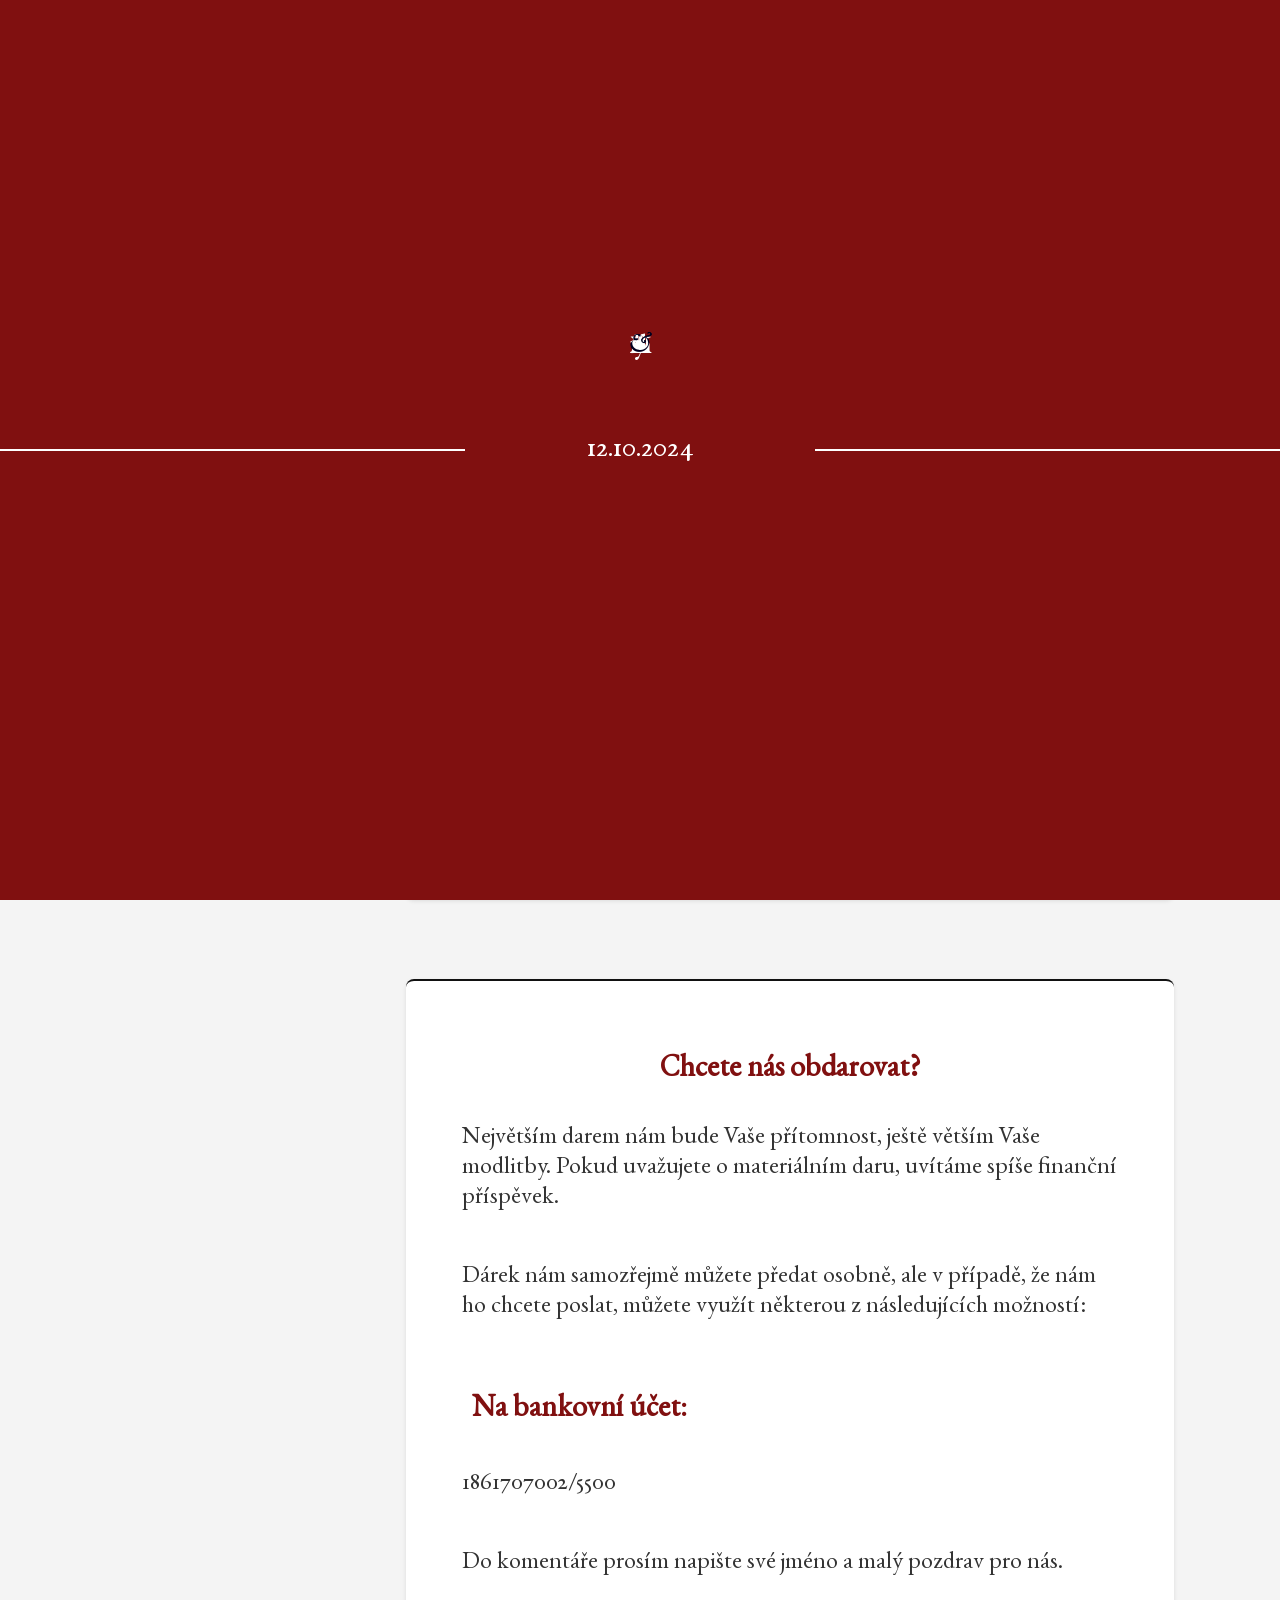
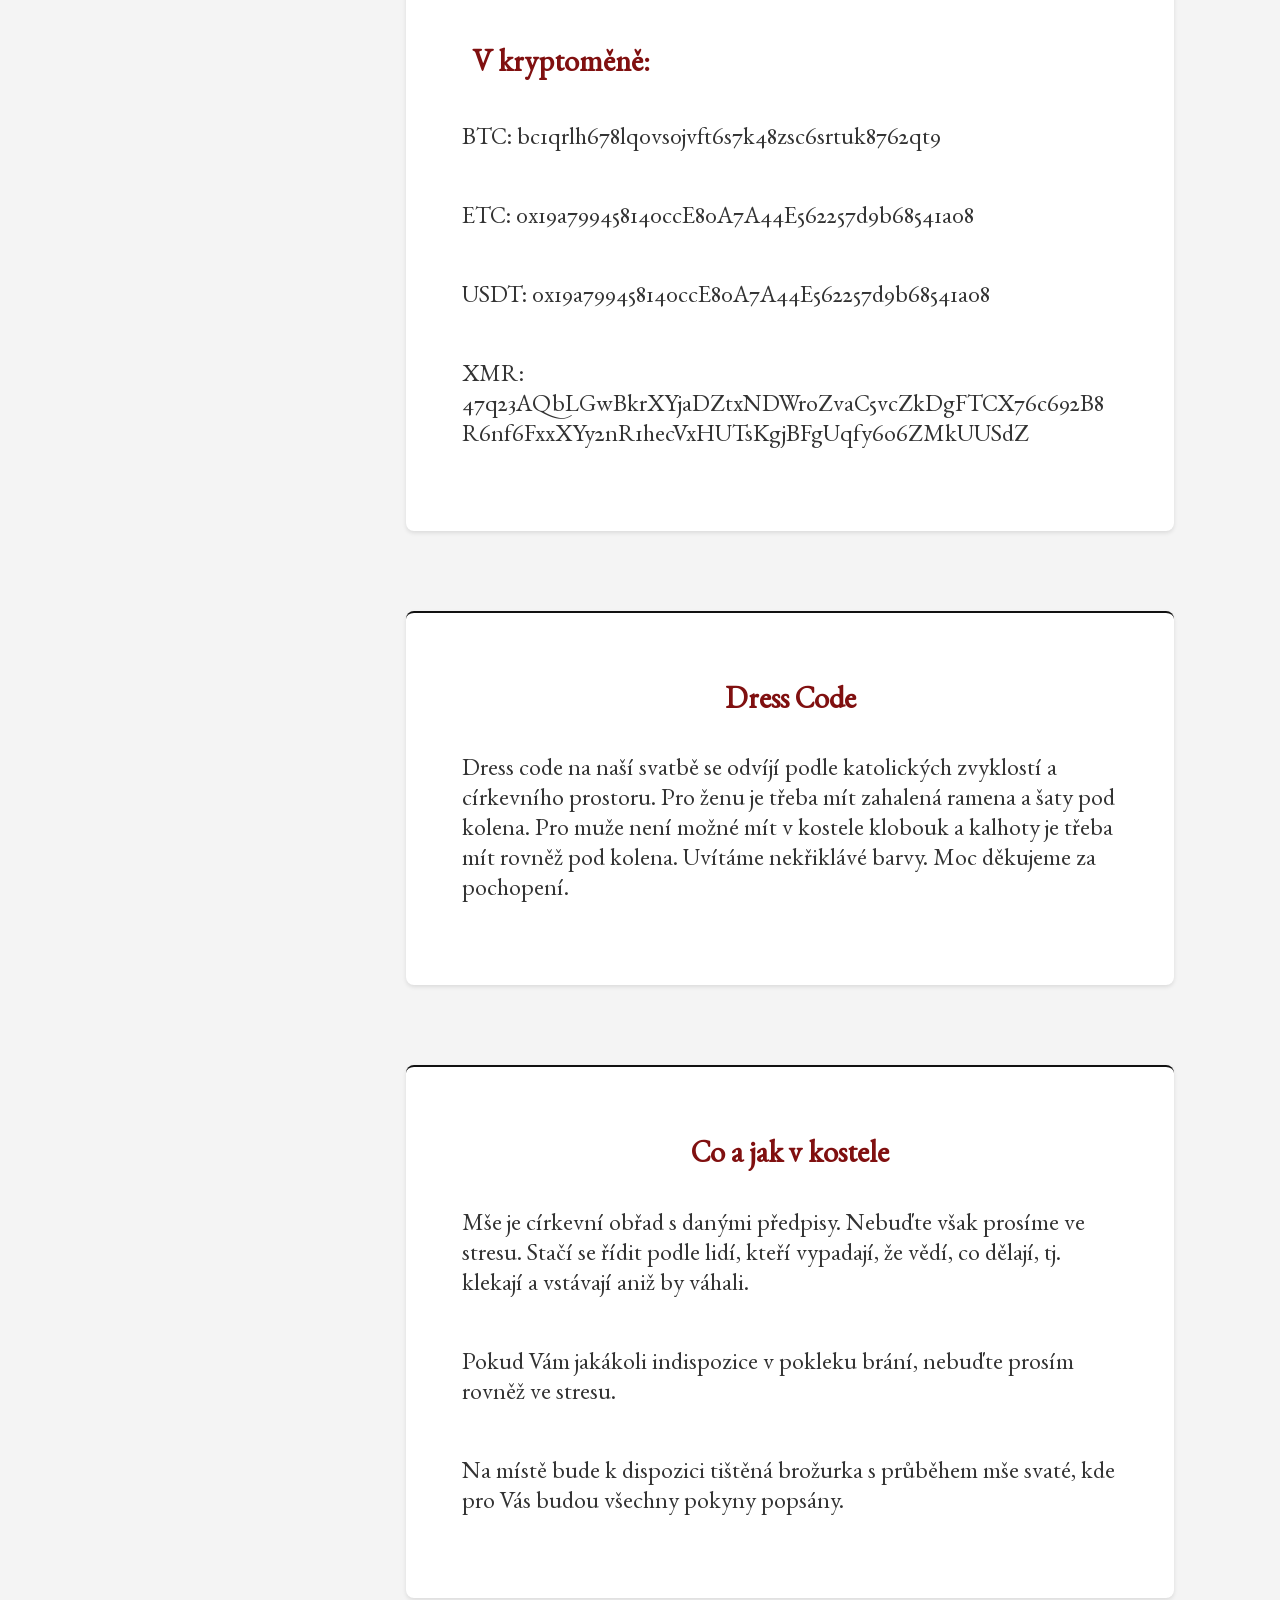
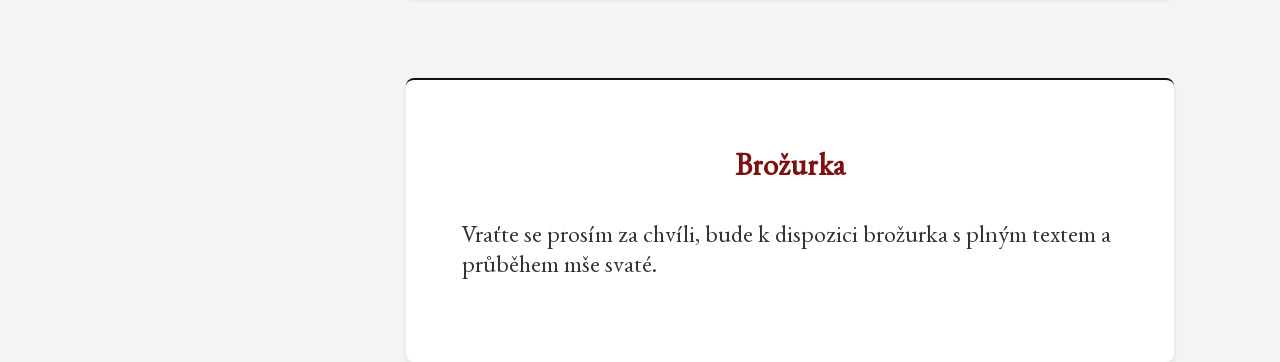
==== commit d429eebe: "Finished the first version on dev" ====
--- a/index.html
+++ b/index.html
@@ -14,53 +14,60 @@
 				<hr class="left-line center-line">
 				<hr class="right-line center-line">
 				<label for="circle-checkbox" class="circle">
-					<span class="rotate logo-name" style="--d:-17.201s">A</span>
-					<span class="rotate logo-name" style="--d:-17.698s">r</span>
-					<span class="rotate logo-name" style="--d:-18.135s">k</span>
-					<span class="rotate logo-name" style="--d:-18.599s">a</span>
-					<span class="rotate logo-name" style="--d:-19.046s">d</span>
-					<span class="rotate logo-name" style="--d:-19.426s">i</span>
-					<span class="rotate logo-name" style="--d:-19.770s">y</span>
+					<span class="rotate circle-name" style="--d:-17.201s">A</span>
+					<span class="rotate circle-name" style="--d:-17.698s">r</span>
+					<span class="rotate circle-name" style="--d:-18.135s">k</span>
+					<span class="rotate circle-name" style="--d:-18.599s">a</span>
+					<span class="rotate circle-name" style="--d:-19.046s">d</span>
+					<span class="rotate circle-name" style="--d:-19.426s">i</span>
+					<span class="rotate circle-name" style="--d:-19.770s">y</span>
 
-					<span class="rotate logo-and" style="--d:-0s">&amp;</span>
+					<span class="rotate circle-and" style="--d:-0s">&amp;</span>
 
-					<span class="rotate logo-name" style="--d:-4.928s">N</span>
-					<span class="rotate logo-name" style="--d:-5.470s">a</span>
-					<span class="rotate logo-name" style="--d:-5.914s">o</span>
-					<span class="rotate logo-name" style="--d:-6.557s">m</span>
-					<span class="rotate logo-name" style="--d:-7.096s">i</span>
+					<span class="rotate circle-name" style="--d:-4.928s">N</span>
+					<span class="rotate circle-name" style="--d:-5.470s">a</span>
+					<span class="rotate circle-name" style="--d:-5.914s">o</span>
+					<span class="rotate circle-name" style="--d:-6.557s">m</span>
+					<span class="rotate circle-name" style="--d:-7.096s">i</span>
 
-					<span class="rotate logo-and" style="--d:-12.5s">&amp;</span>
+					<span class="rotate circle-and" style="--d:-12.5s">&amp;</span>
 
 					<div class="circle-date">12.10.2024</div>
 				</label>
 			</div>
 
 
-			<input type="checkbox" id="burger-menu-checkbox">
+			<input type="checkbox" id="burger-menu-checkbox" autocomplete="off">
 
 			<nav>
-				<ul>
-					<li class="logo">
-						<a class="logo" href="#">
-							<div class="logo-first-line">
-								<span class="-logo-name">Arkadiy</span>
-								<span class="logo-and">&amp;</span>
-								<span class="logo-name">Naomi</span>
-							</div>
-							<hr class="logo-line">
-							<div class="logo-second-line">
-								<span class="logo-date">Svatba</span>
-							</div>
-						</a>
-					</li>
-					<li><a href="#about">O nás</a></li>
-					<li><a href="#route">Jak se dostat na místo</a></li>
-					<li><a href="#gifts">Chcete nás obdarovat?</a></li>
-					<li><a href="#dress-code">Dress Code</a></li>
-					<li><a href="#ceremony">Co a jak v kostele</a></li>
-				</ul>
+					<ul id="list">
+						<li class="logo">
+							<a class="logo" href="#">
+								<div class="logo-first-line">
+									<span class="logo-name">Arkadiy</span>
+									<span class="logo-and">&amp;</span>
+									<span class="logo-name">Naomi</span>
+								</div>
+								<hr class="logo-line">
+								<div class="logo-second-line">
+									<span class="logo-date">Svatba</span>
+								</div>
+							</a>
+						</li>
+						<li><a href="#about">O nás</a></li>
+						<li><a href="#route">Jak se dostat na místo</a></li>
+						<li><a href="#gifts">Chcete nás obdarovat?</a></li>
+						<li><a href="#dress-code">Dress Code</a></li>
+						<li><a href="#ceremony">Co a jak v kostele</a></li>
+						<li><a href="#booklet">Brožurka</a></li>
+					</ul>
 			</nav>
+
+			<script>
+				document.getElementById('list').addEventListener('click', function(e) {
+					document.getElementById('burger-menu-checkbox').checked = false;
+				});
+			</script>
 
 			<label for="burger-menu-checkbox">
 				<svg viewBox="0 0 100 100" height="100" width="100" class="burger-menu-svg">
@@ -80,7 +87,7 @@
 					<img src="/svatba/assets/photos/foto2.jpg" alt="Naše foto 2" width="200" class="about-photo">
 					<img src="/svatba/assets/photos/foto3.jpg" alt="Naše foto 3" width="200" class="about-photo">
 				</div>
-				<p class="quote">“Co Bůh spojil, člověk nerozlučuj” (Marek 10,9)</p>
+				<p class="quote">“Co Bůh spojil, člověk nerozlučuj.” (Marek 10, 9)</p>
 				<p>Jsme Arkadiy a Naomi a chceme spoly být na věky věků. Pojďte s námi oslavit den, kdy chceme před všemohoucím Bohem naši lásku stvrdít ve svátostném slibu.</p>
 			</section>
 
--- a/assets/css/styles.css
+++ b/assets/css/styles.css
@@ -1,43 +1,26 @@
 @font-face {
 	font-family: "EB Garamond12";
-	src: url("/assets/fonts/EB_Garamond/EBGaramond12-Regular.otf");
+	src: url("../fonts/EBGaramond12-Regular.woff2") format("woff2");
 }
 
 @font-face {
 	font-family: "EB Garamond12it";
-	src: url("../fonts/EB_Garamond/EBGaramond12-Italic.otf");
+	src: url("../fonts/EBGaramond12-Italic.woff2") format("woff2");
 	font-style: italic;
 	font-feature-settings: "cv04" off;
 }
 
 @font-face {
-	font-family: "EB Garamond12SC";
-	src: url("../fonts/EB_Garamond/EBGaramondSC12-Regular.otf");
-}
-
-@font-face {
 	font-family: "EB Garamond08";
-	src: url("../fonts/EB_Garamond/EBGaramond08-Regular.otf");
-}
-
-@font-face {
-	font-family: "EB Garamond08it";
-	src: url("../fonts/EB_Garamond/EBGaramond08-Italic.otf");
-	font-ctyle: italic;
-	font-feature-settings: "cv04" off;
-}
-
-@font-face {
-	font-family: "EB Garamond08SC";
-	src: url("../fonts/EB_Garamond/EBGaramondSC08-Regular.otf");
-}
+	src: url("../fonts/EBGaramond08-Regular.woff2") format("woff2");
+}
+
 :root {
-	--primary-color: #801010;
-	--secondary-color: #c0d6df;
-	--accent-color: #ff6b6b;
-	--header-text-color: #ffffff;
+	--nav-color: #801010;
+	--nav-text-color: #ffffff;
 	--text-color: #333333;
 	--background-color: #f4f4f4;
+
 
 	--heading-font: 'EB Garamond12', serif;
 	--body-font: 'EB Garamond12, serif';
@@ -48,17 +31,22 @@
 	--nav-width: max(300px, 15vw);
 
 	--header-height: max(60px, 10vh);
+	--main-height: calc(100vh-var(--header-height));
 
 	--nav-border-color: #ffffff;
 	--lines-limit: 175px;
 	--line-animation-time: 1.5s;
 	--side-menu-animation-time: 0.35s;
 	--logo-height: max(63px, 10dvh);
-	--mobile-van-width: 700px;
-	--logo-name-color: #ffffff;
+	--mobile-van-width: 70;;
+	--logo-name-color: #fff;
 	--logo-date-color: #000020;
-	--circle-logo-name-color: #680a0a;
-	--circle-logo-date-color: #000060;
+	--circle-logo-name-color: #fff;
+	--circle-logo-and-color: var(--logo-date-color);
+	--circle-logo-date-color: #fff;
+	--circle-line-color: #fff;
+	--circle-line-color-top: #fff;
+	--link-color: #9999ff;
 	--font-family: "EB Garamond12", "Playfair Display";
 	--font-size: 24px;
 	--no-line-media-width: 500px;
@@ -98,7 +86,7 @@
 h1, h2, h3, h4, h5, h6 {
 	font-family: var(--heading-font);
 	margin-bottom: 1rem;
-	color: var(--primary-color);
+	color: var(--nav-color);
 }
 
 h1 {font-size: 48px;}
@@ -121,6 +109,12 @@
 header .logo-and {
 	font-family: "EB Garamond12it";
 	font-size: 24px;
+}
+
+header .circle-and {
+	font-family: "EB Garamond12it";
+	font-size: 24px;
+	color: var(--circle-logo-and-color);
 }
 
 header .logo-line {
@@ -149,7 +143,7 @@
 
 header nav {
 	list-style-type: none;
-	background-color: var(--primary-color);
+	background-color: var(--nav-color);
 	position: fixed;
 	left: 0;
 	top: 0;
@@ -164,28 +158,31 @@
 	font-size: 25px;
 }
 
+header nav ul {
+	margin: 0;
+}
+
 header nav ul li .logo {
 	box-sizing: border-box;
 	background-color: var(--header-color);
 }
 
 header nav ul li {
-	padding: 20px 10px 20px 20px;
 	border: 0px solid var(--nav-border-color);
 	border-bottom-width: 2px;
 
 }
 
 header nav ul li:hover {
-	background-color: #ffffff;
+	background-color: #902020;
 	cursor: pointer;
 }
 
 nav ul li a {
-	padding: -20px -10px -20px -20px;
+	padding: 20px 10px 20px 20px;
 	display: block;
 	text-decoration: none;
-	color: var(--header-text-color);
+	color: var(--nav-text-color);
 	font-weight: bold;
 }
 
@@ -224,10 +221,8 @@
 main section .quote {
 	text-align: center;
 	font-size: 30px;
-	font-family: cursive;
 	padding: 5px 0 20px 0;
-	background-color: #bbbbbb;
-	color: #555555;
+	color: var(--text-color);
 	padding: 30px;
 	margin: 50px auto;
 	border-radius: 10px;
@@ -235,6 +230,7 @@
 	box-shadow: 0 4px 6 px rgba(0, 0, 0, 0.1);
 	line-height: 1.4;
 	margin-bottom: 20px;
+	font-style: italic;
 }
 
 main section h2 {
@@ -271,7 +267,7 @@
 }
 
 footer a:link {
-	color: var(--primary-color);
+	color: var(--link-color)
 }
 
 footer a:visited {
@@ -291,7 +287,7 @@
 	bottom: 0;
 	left: 0;
 	right: 0;
-	background-color: #eeddcc;
+	background-color: var(--nav-color);
 	z-index: 1000;
 }
 
@@ -331,8 +327,14 @@
 	animation: continuous-rotate 25s var(--d,0s) linear infinite;
 }
 
+.circle-name {
+	color: var(--circle-logo-name-color);
+	font-size: 28px;
+	padding: 0 5px;
+}
+
 .circle-date {
-	color: var(--logo-date-color);
+	color: var(--circle-logo-date-color);
 	top: 50%;
 	left: 50%;
 	font-variant-caps: small-caps;
@@ -340,6 +342,11 @@
 
 .center-line {
 	position: fixed;
+	border-top: 1px solid var(--circle-line-color-top);
+	border-bottom: 1px solid var(--circle-line-color);
+	border-left: 1px solid var(--circle-line-color);
+	border-right: 1px solid var(--circle-line-color);
+
 	top: 50%;
 	margin-top: -1px;
 	width: calc(50vw - var(--lines-limit));
@@ -407,7 +414,8 @@
 	display: none;
 }
 
-header label {
+header label svg rect {
+	
 }
 
 .burger-menu-svg {
@@ -425,7 +433,7 @@
 
 .burger-menu-border {
 	fill: none;
-	stroke: #808080;
+	stroke: #ffffff;
 	stroke-width: 3;
 }
 
@@ -488,7 +496,8 @@
 		left: 0;
 		width: 100dvw;
 		height: var(--header-height);
-		background-color: #aaaaaa;
+		background-color: var(--nav-color);
+		z-index: 100;
 	}
 
 	header nav {
@@ -522,21 +531,26 @@
 		font-size: 18px;
 	}
 
-	header nav .logo-line {
-		width: 250px;
+	header nav ul li .logo-line {
+		width: 170px;
 	}
 
 	header nav .logo-date {
 		font-size: 18px;
 	}
+	
+	.burger-menu-top-line, .burger-menu-middle-line, .burger-menu-bottom-line {
+		fill: #3a0000;
+	}
 
 	main {
-		flex: 1 0 auto;
+		position: absolute;
+		top: var(--header-height);
 		margin-left: 0;
 		padding: 0 12vw 0 12vw;
 		width: 100vw;
-		height: 100%;
 		overflow: auto;
+		z-index: 10;
 	}
 
 	main .first-section {
@@ -548,10 +562,11 @@
 	}
 
 	footer {
-		position: sticky;
+		position: fixed;
 		left: 0;
 		bottom: 0;
 		width: 100vw;
+		z-index: 11;
 	}
 
 	.burger-menu-svg {
@@ -591,3 +606,13 @@
 	}
 }
 
+@media (max-width:700px) {
+	main .photos {
+		flex-direction: column;
+
+	}
+
+	main section .about-photo {
+		width: 100%;
+	}
+}
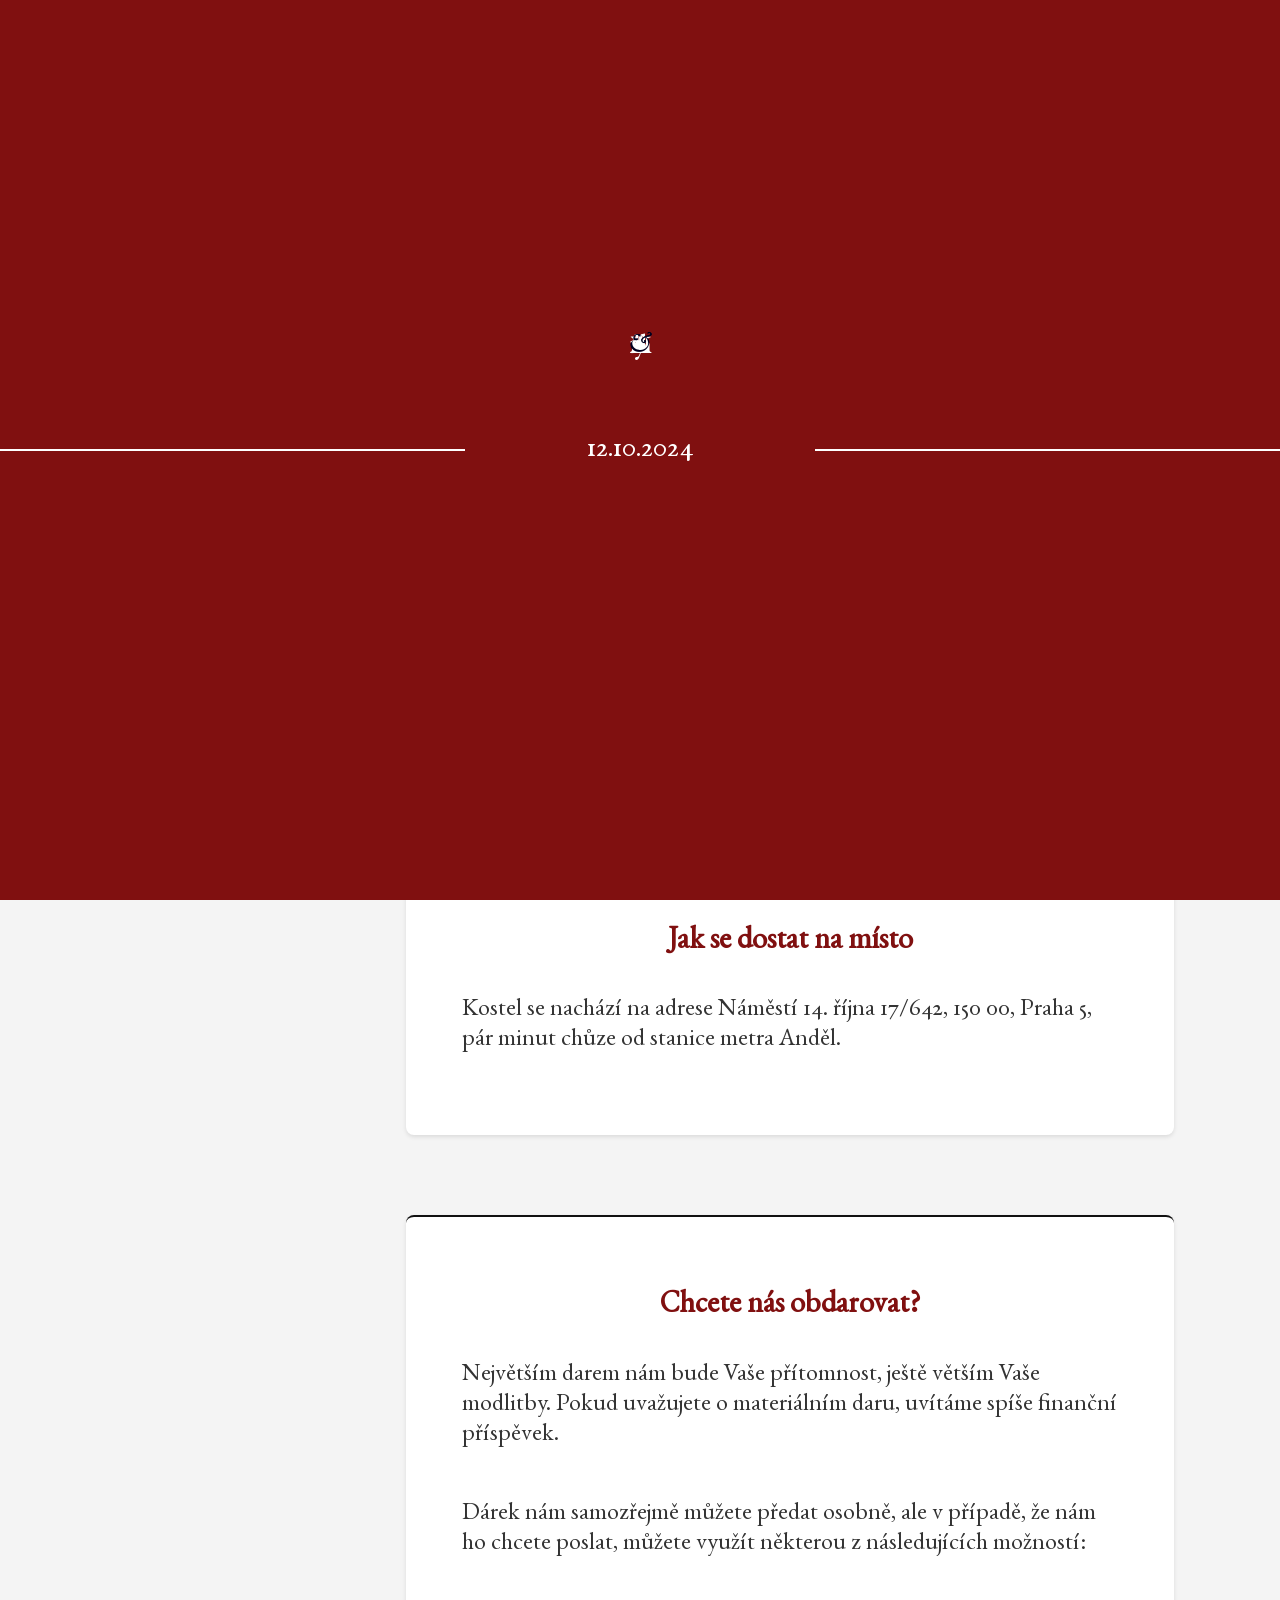
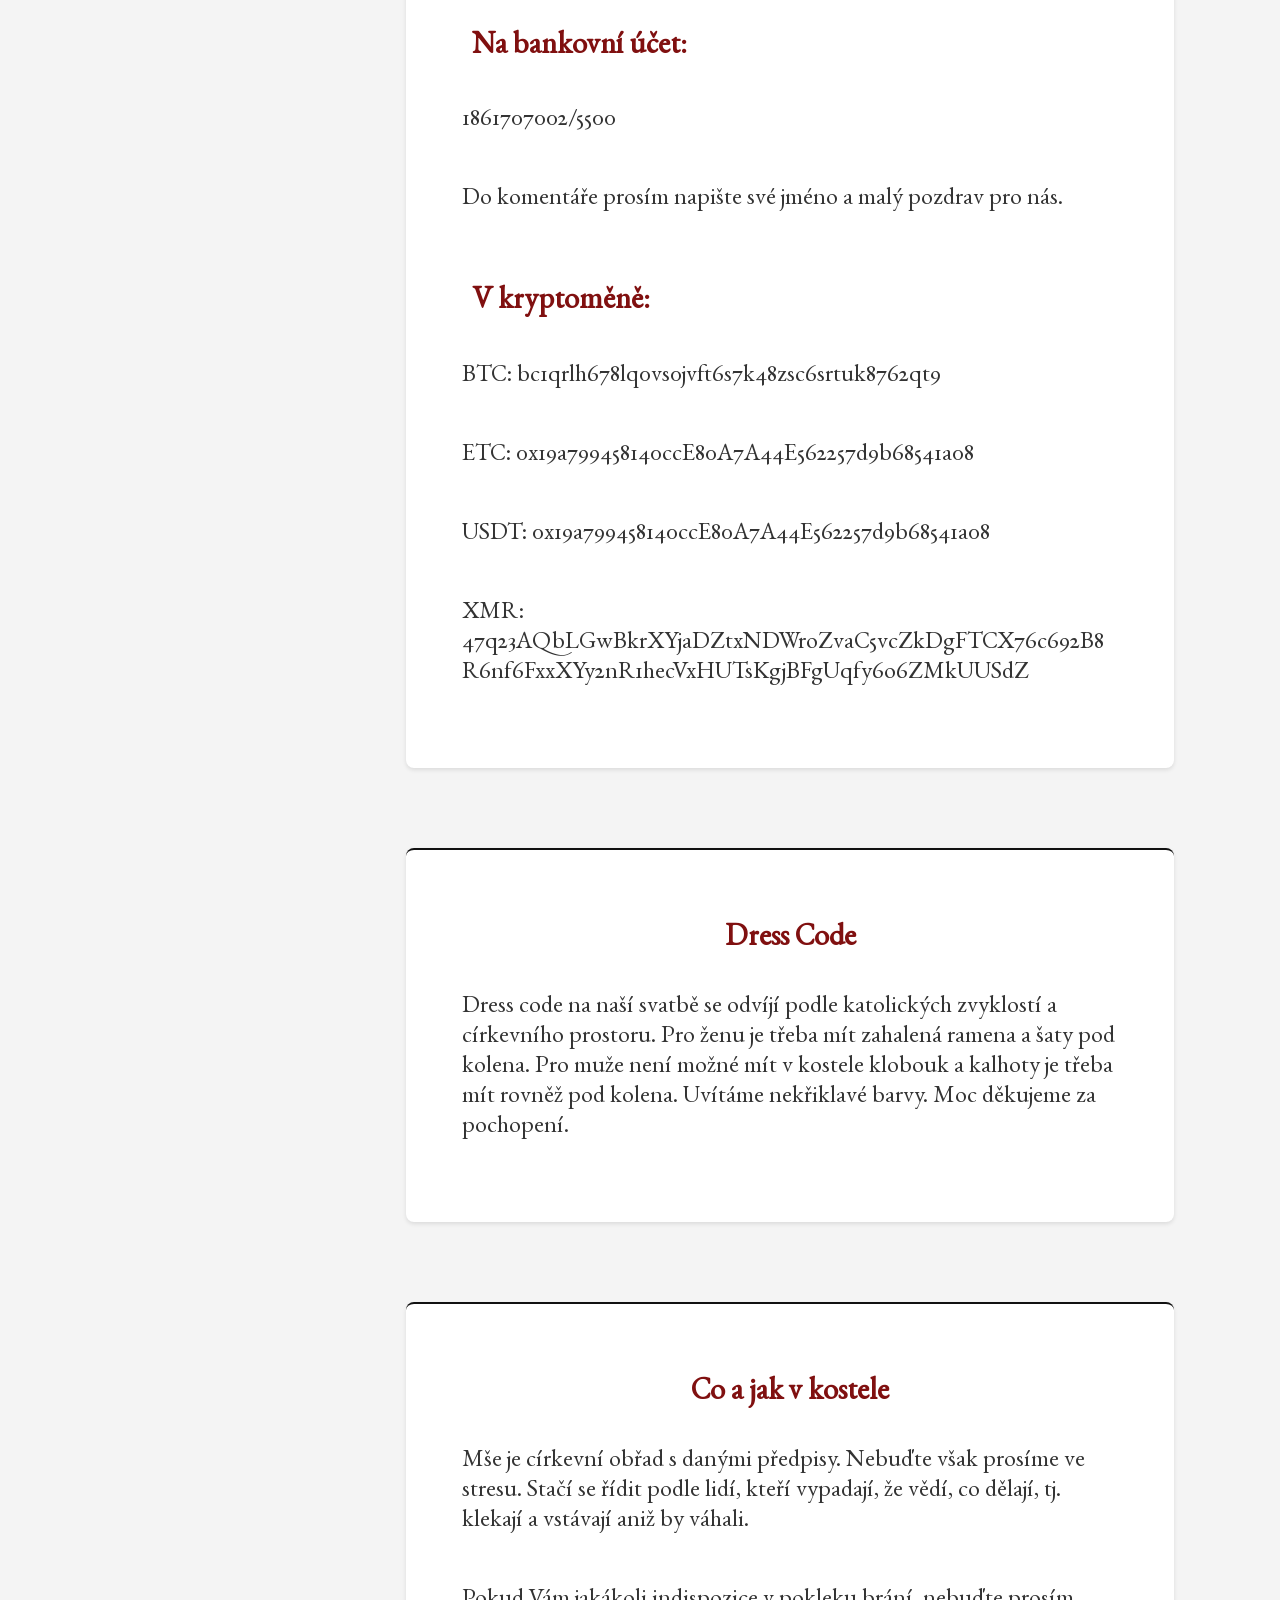
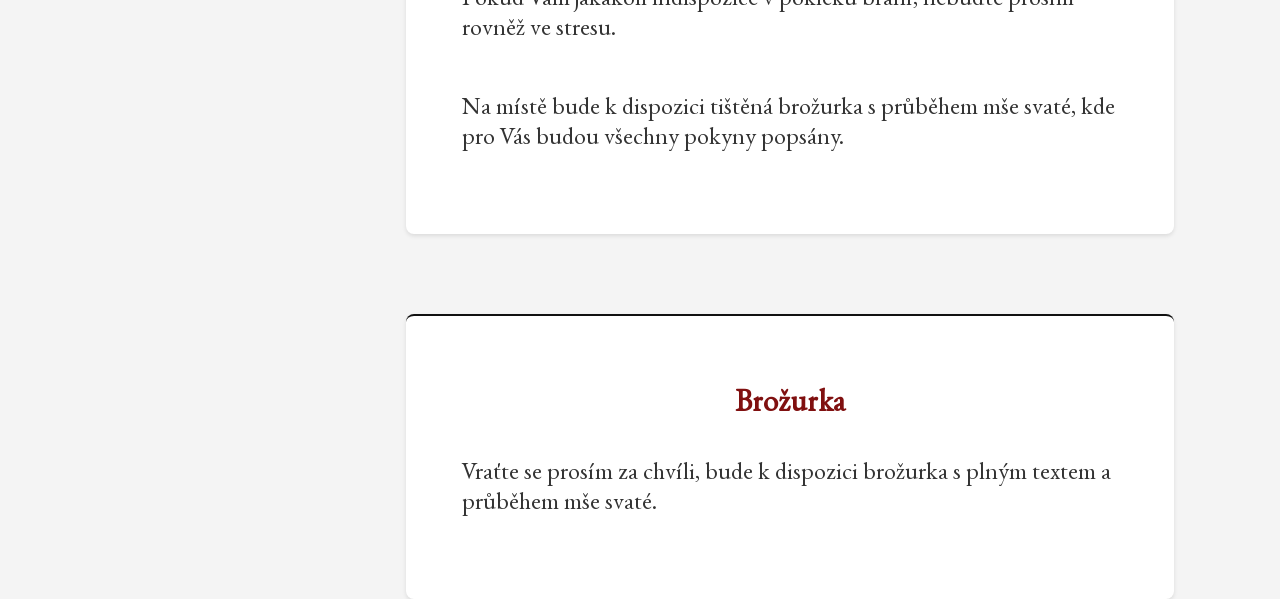
==== commit f5019035: "Updated main, then changed here" ====
--- a/index.html
+++ b/index.html
@@ -14,21 +14,21 @@
 				<hr class="left-line center-line">
 				<hr class="right-line center-line">
 				<label for="circle-checkbox" class="circle">
-					<span class="rotate circle-name" style="--d:-17.201s">A</span>
-					<span class="rotate circle-name" style="--d:-17.698s">r</span>
-					<span class="rotate circle-name" style="--d:-18.135s">k</span>
-					<span class="rotate circle-name" style="--d:-18.599s">a</span>
-					<span class="rotate circle-name" style="--d:-19.046s">d</span>
-					<span class="rotate circle-name" style="--d:-19.426s">i</span>
-					<span class="rotate circle-name" style="--d:-19.770s">y</span>
+					<span class="rotate circle-name" style="--d:-16.660s">A</span>
+					<span class="rotate circle-name" style="--d:-17.297s">r</span>
+					<span class="rotate circle-name" style="--d:-17.891s">k</span>
+					<span class="rotate circle-name" style="--d:-18.504s">a</span>
+					<span class="rotate circle-name" style="--d:-19.104s">d</span>
+					<span class="rotate circle-name" style="--d:-19.655s">i</span>
+					<span class="rotate circle-name" style="--d:-20.178s">y</span>
 
 					<span class="rotate circle-and" style="--d:-0s">&amp;</span>
 
-					<span class="rotate circle-name" style="--d:-4.928s">N</span>
-					<span class="rotate circle-name" style="--d:-5.470s">a</span>
-					<span class="rotate circle-name" style="--d:-5.914s">o</span>
-					<span class="rotate circle-name" style="--d:-6.557s">m</span>
-					<span class="rotate circle-name" style="--d:-7.096s">i</span>
+					<span class="rotate circle-name" style="--d:-4.549s">N</span>
+					<span class="rotate circle-name" style="--d:-5.266s">a</span>
+					<span class="rotate circle-name" style="--d:-5.864s">o</span>
+					<span class="rotate circle-name" style="--d:-6.611s">m</span>
+					<span class="rotate circle-name" style="--d:-7.282s">i</span>
 
 					<span class="rotate circle-and" style="--d:-12.5s">&amp;</span>
 
@@ -61,6 +61,7 @@
 						<li><a href="#ceremony">Co a jak v kostele</a></li>
 						<li><a href="#booklet">Brožurka</a></li>
 					</ul>
+				<a href="index_ru.html" class="lang-switch">RU</a>
 			</nav>
 
 			<script>
@@ -83,12 +84,12 @@
 			<section id="about" class="first-section">
 				<h2>O nás</h2>
 				<div class="photos">
-					<img src="/svatba/assets/photos/foto1.jpg" alt="Naše foto 1" width="200" class="about-photo">
-					<img src="/svatba/assets/photos/foto2.jpg" alt="Naše foto 2" width="200" class="about-photo">
-					<img src="/svatba/assets/photos/foto3.jpg" alt="Naše foto 3" width="200" class="about-photo">
+					<img src="/assets/photos/foto1.jpg" alt="Naše foto 1" width="200" class="about-photo">
+					<img src="/assets/photos/foto2.jpg" alt="Naše foto 2" width="200" class="about-photo">
+					<img src="/assets/photos/foto3.jpg" alt="Naše foto 3" width="200" class="about-photo">
 				</div>
 				<p class="quote">“Co Bůh spojil, člověk nerozlučuj.” (Marek 10, 9)</p>
-				<p>Jsme Arkadiy a Naomi a chceme spoly být na věky věků. Pojďte s námi oslavit den, kdy chceme před všemohoucím Bohem naši lásku stvrdít ve svátostném slibu.</p>
+				<p>Jsme Arkadiy a Naomi a chceme spolu být na věky věků. Pojďte s námi oslavit den, kdy chceme před všemohoucím Bohem naši lásku stvrdit ve svátostném slibu.</p>
 			</section>
 
 			<section id="route">
@@ -112,7 +113,7 @@
 
 			<section id="dress-code">
 				<h2>Dress Code</h2>
-				<p>Dress code na naší svatbě se odvíjí podle katolických zvyklostí a církevního prostoru. Pro ženu je třeba mít zahalená ramena a šaty pod kolena. Pro muže není možné mít v kostele klobouk a kalhoty je třeba mít rovněž pod kolena. Uvítáme nekřiklávé barvy. Moc děkujeme za pochopení.</p>
+				<p>Dress code na naší svatbě se odvíjí podle katolických zvyklostí a církevního prostoru. Pro ženu je třeba mít zahalená ramena a šaty pod kolena. Pro muže není možné mít v kostele klobouk a kalhoty je třeba mít rovněž pod kolena. Uvítáme nekřiklavé barvy. Moc děkujeme za pochopení.</p>
 			</section>
 
 			<section id="ceremony">
--- a/assets/css/styles.css
+++ b/assets/css/styles.css
@@ -186,6 +186,13 @@
 	font-weight: bold;
 }
 
+nav .lang-switch {
+	color: #fff;
+	position: absolute;
+	margin-left: 20px;
+	margin-top: 20px;
+}
+
 main {
 	font-size: var(--font-size);
 	line-height: 1.25;
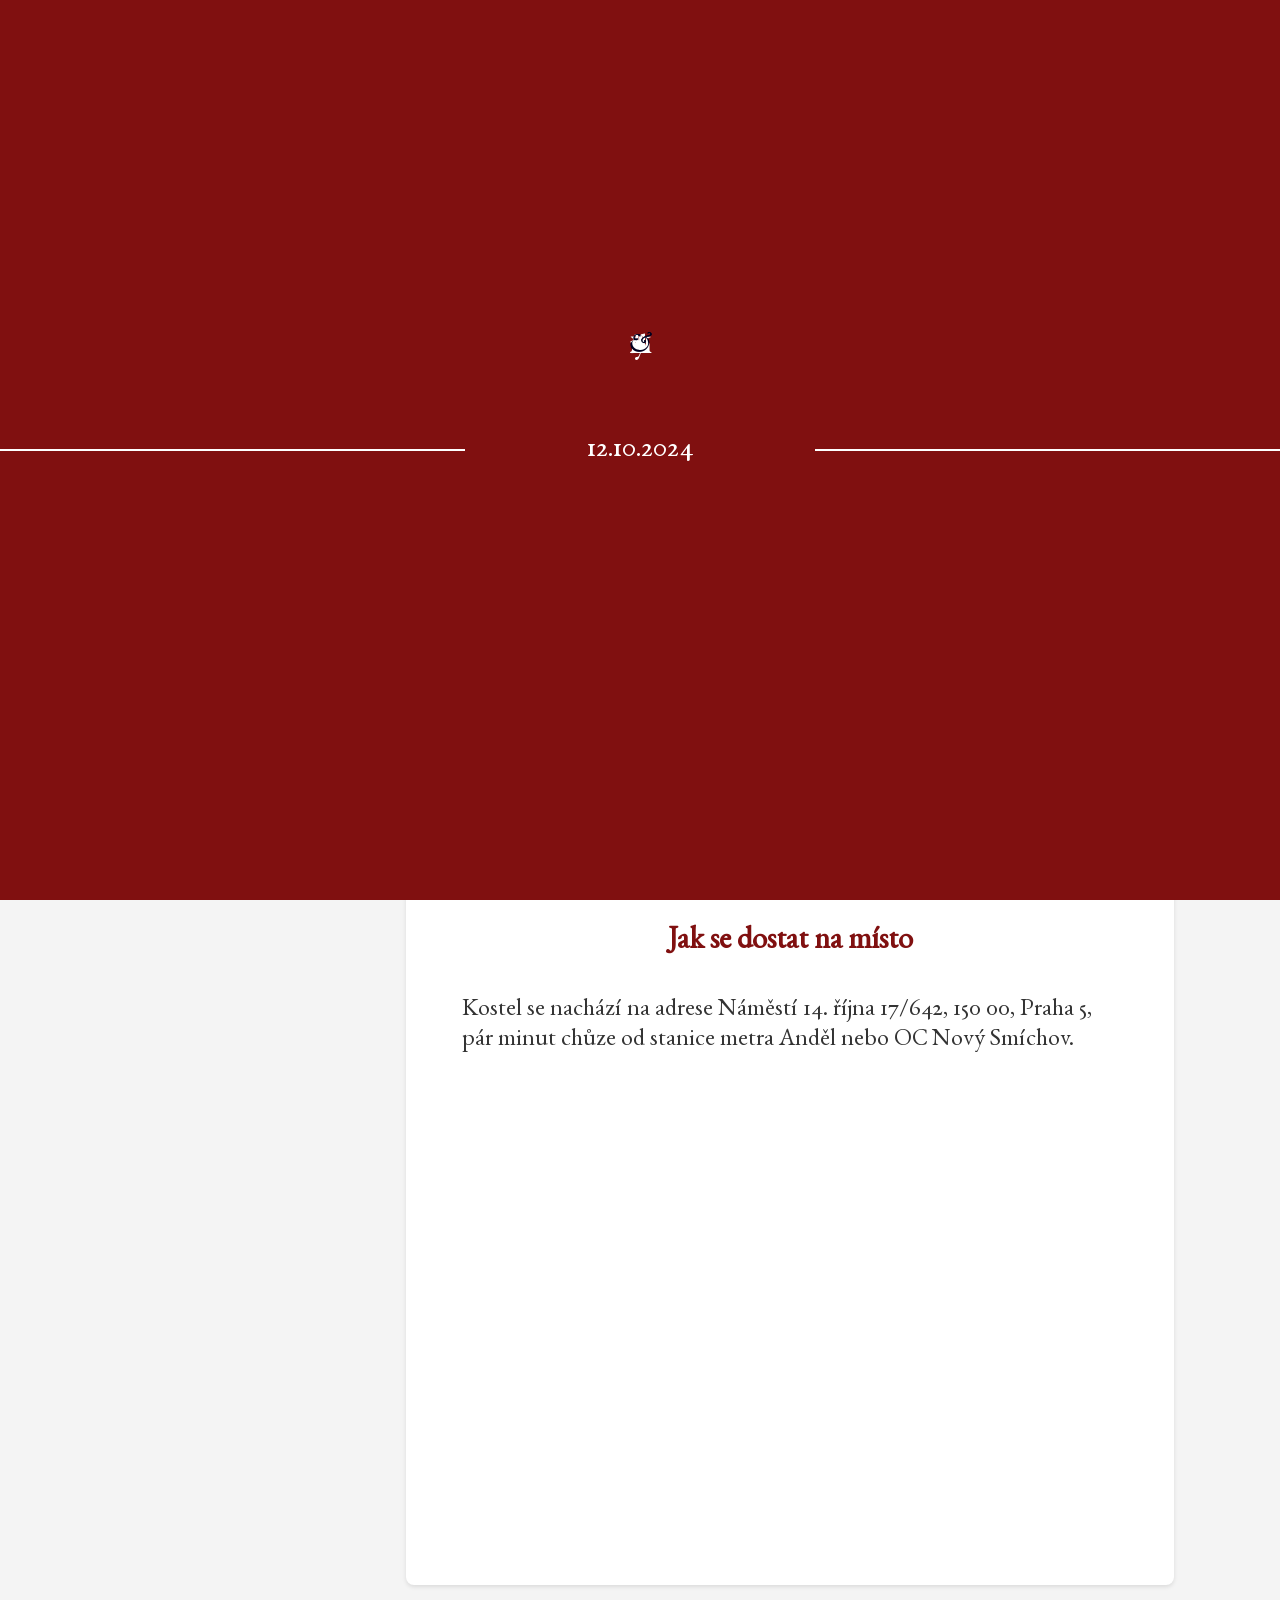
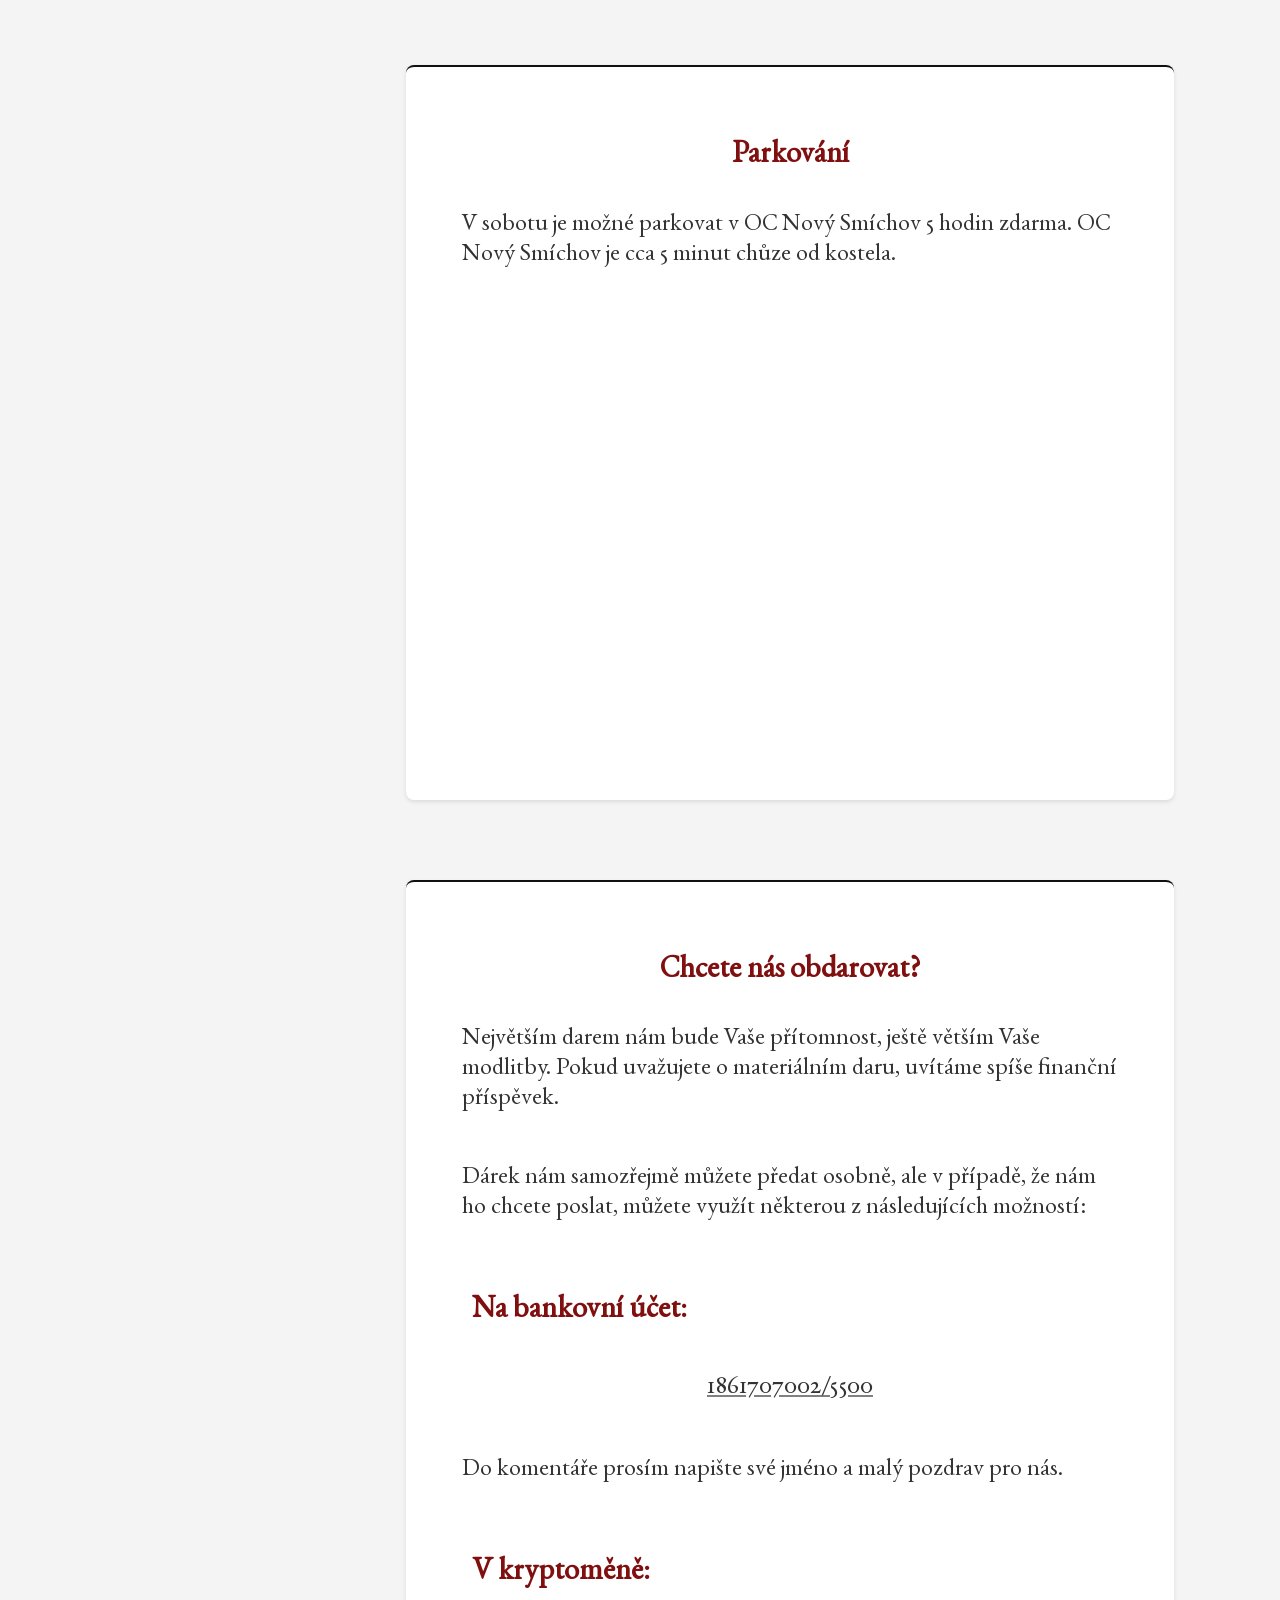
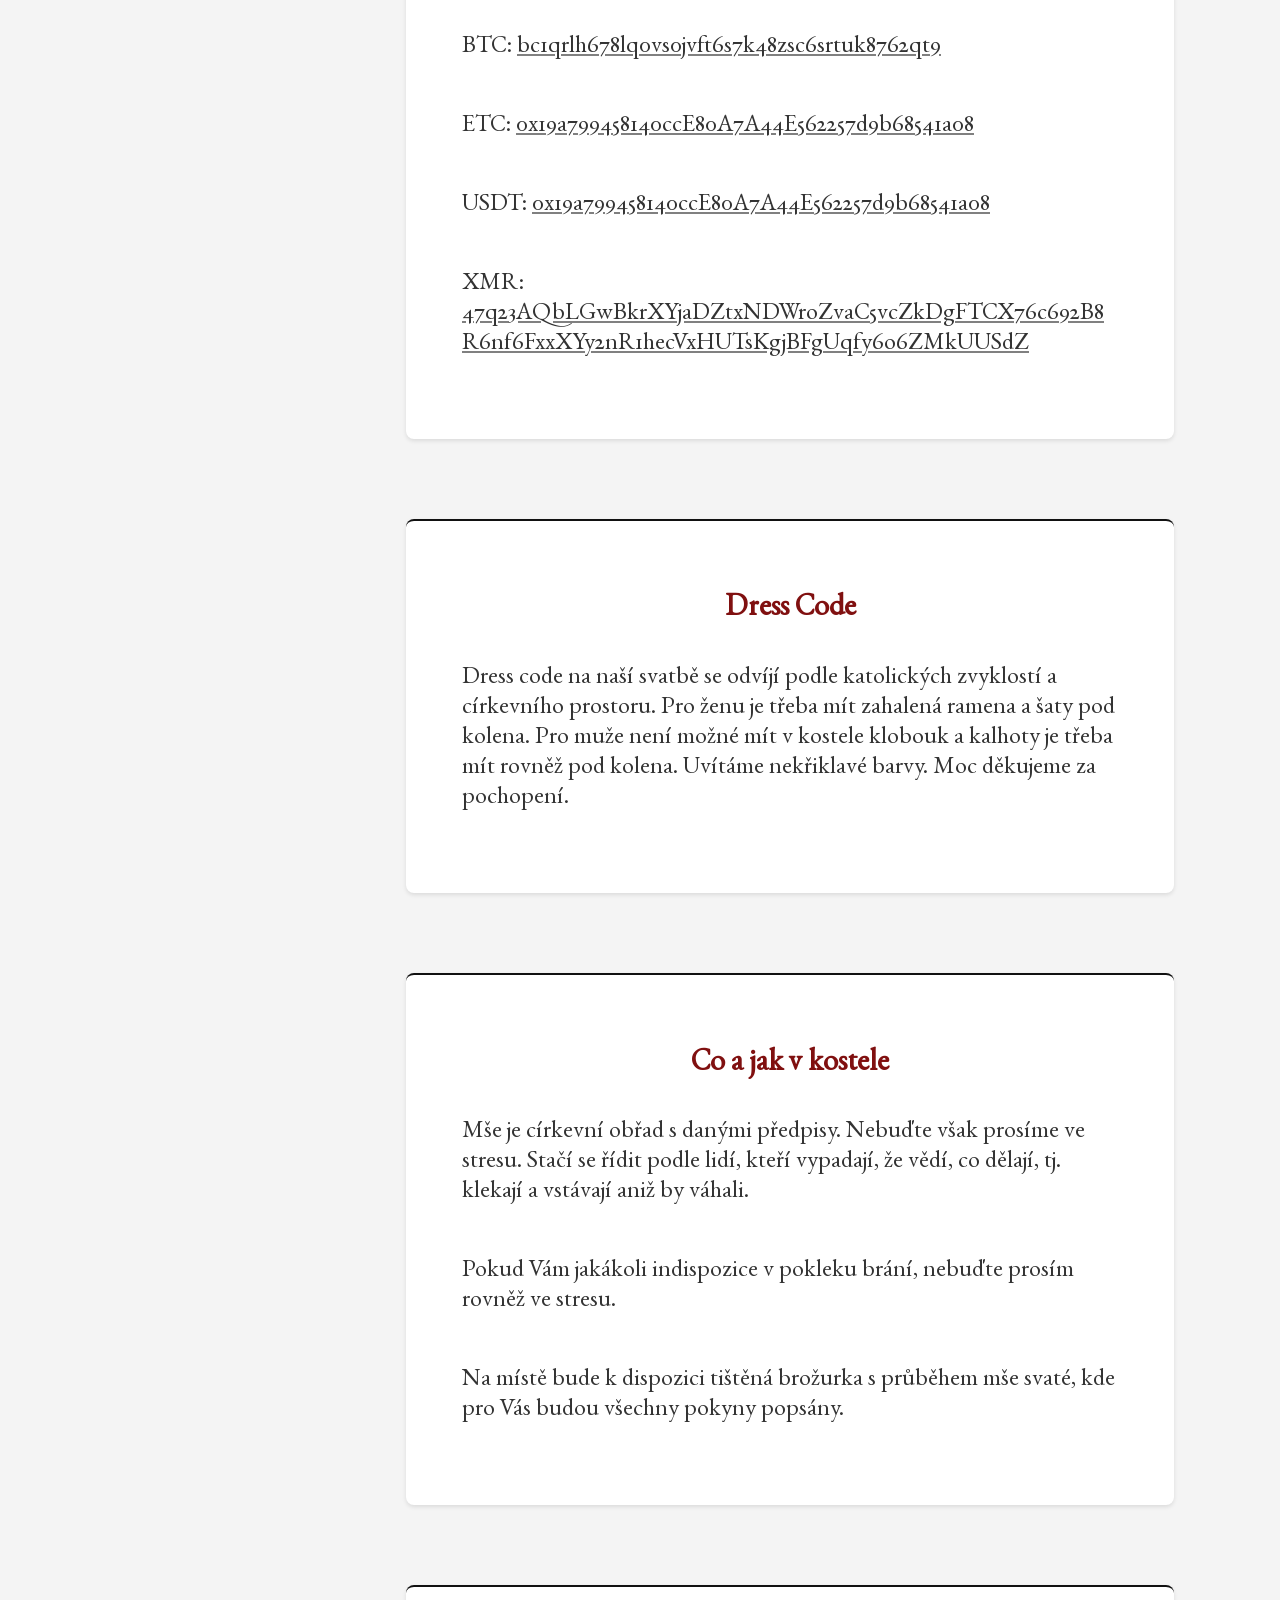
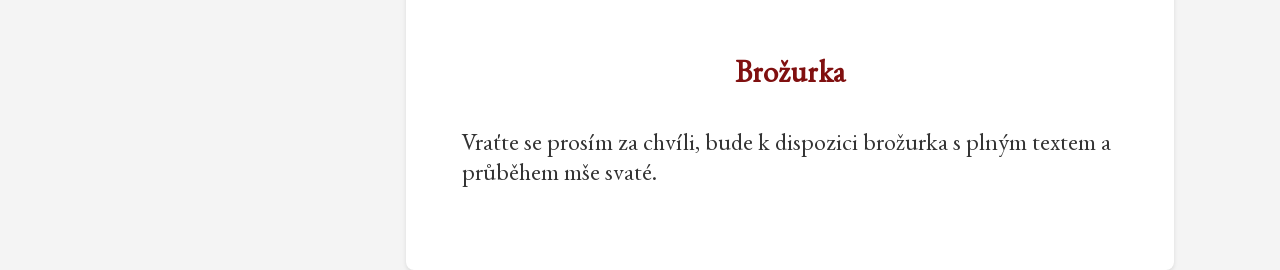
==== commit 1e7be455: "Copying addresses (not finished), maps, parking" ====
--- a/index.html
+++ b/index.html
@@ -56,6 +56,7 @@
 						</li>
 						<li><a href="#about">O nás</a></li>
 						<li><a href="#route">Jak se dostat na místo</a></li>
+						<li><a href="#parking">Parkování</a></li>
 						<li><a href="#gifts">Chcete nás obdarovat?</a></li>
 						<li><a href="#dress-code">Dress Code</a></li>
 						<li><a href="#ceremony">Co a jak v kostele</a></li>
@@ -94,7 +95,14 @@
 
 			<section id="route">
 				<h2>Jak se dostat na místo</h2>
-				<p>Kostel se nachází na adrese Náměstí 14. října 17/642, 150 00, Praha 5, pár minut chůze od stanice metra Anděl.</p>
+				<p>Kostel se nachází na adrese Náměstí 14. října 17/642, 150 00, Praha 5, pár minut chůze od stanice metra Anděl nebo OC Nový Smíchov.</p>
+				<iframe src="https://www.google.com/maps/embed?pb=!1m28!1m12!1m3!1d2560.7488745401915!2d14.40186835729044!3d50.07226450655011!2m3!1f0!2f0!3f0!3m2!1i1024!2i768!4f13.1!4m13!3e2!4m5!1s0x470b9457a74fb1ab%3A0xa62bdf37f7f0819b!2zQW5kxJtsLCBTbcOtY2hvdiwgMTUwIDAwIFByYWhhIDU!3m2!1d50.071129!2d14.403903!4m5!1s0x470b94f888c70cd3%3A0xd66ea30e4abf55b1!2sKostel%20svat%C3%A9ho%20V%C3%A1clava!3m2!1d50.0734334!2d14.4042471!5e0!3m2!1scs!2scz!4v1726513108172!5m2!1scs!2scz" width="100%" height="450" style="border:0;" allowfullscreen="" loading="lazy" referrerpolicy="no-referrer-when-downgrade"></iframe>
+			</section>
+
+			<section id="parking">
+				<h2>Parkování</h2>
+				<p>V sobotu je možné parkovat v OC Nový Smíchov 5 hodin zdarma. OC Nový Smíchov je cca 5 minut chůze od kostela.</p>
+				<iframe src="https://www.google.com/maps/embed?pb=!1m18!1m12!1m3!1d2678.8533518465874!2d14.400536254938702!3d50.072211009273026!2m3!1f0!2f0!3f0!3m2!1i1024!2i768!4f13.1!3m3!1m2!1s0x470b94f8a1555555%3A0xaf4ef014c717e6af!2zT0MgTm92w70gU23DrWNob3Y!5e0!3m2!1scs!2scz!4v1726513972348!5m2!1scs!2scz" width="100%" height="450" style="border:0;" allowfullscreen="" loading="lazy" referrerpolicy="no-referrer-when-downgrade"></iframe>
 			</section>
 
 			<section id="gifts">
@@ -102,13 +110,30 @@
 				<p>Největším darem nám bude Vaše přítomnost, ještě větším Vaše modlitby. Pokud uvažujete o materiálním daru, uvítáme spíše finanční příspěvek.</p>
 				<p>Dárek nám samozřejmě můžete předat osobně, ale v případě, že nám ho chcete poslat, můžete využít některou z následujících možností:</p>
 				<h4>Na bankovní účet:</h4>
-				<p>1861707002/5500</p>
+				<p class="account-number"><span class="copy-text">1861707002/5500</span></p>
 				<p>Do komentáře prosím napište své jméno a malý pozdrav pro nás.</p>
 				<h4>V kryptoměně:</h4>
-				<p class="crypto-address">BTC: bc1qrlh678lq0vs0jvft6s7k48zsc6srtuk8762qt9</p>
-				<p class="crypto-address">ETC: 0x19a799458140ccE80A7A44E562257d9b68541a08</p>
-				<p class="crypto-address">USDT: 0x19a799458140ccE80A7A44E562257d9b68541a08</p>
-				<p class="crypto-address">XMR: 47q23AQbLGwBkrXYjaDZtxNDWroZvaC5vcZkDgFTCX76c692B8R6nf6FxxXYy2nR1hecVxHUTsKgjBFgUqfy6o6ZMkUUSdZ</p>
+				<p class="crypto-address">BTC: <span class="copy-text">bc1qrlh678lq0vs0jvft6s7k48zsc6srtuk8762qt9</span></p>
+				<p class="crypto-address">ETC: <span class="copy-text">0x19a799458140ccE80A7A44E562257d9b68541a08</span></p>
+				<p class="crypto-address">USDT: <span class="copy-text">0x19a799458140ccE80A7A44E562257d9b68541a08<span></p>
+				<p class="crypto-address">XMR: <span class="copy-text">47q23AQbLGwBkrXYjaDZtxNDWroZvaC5vcZkDgFTCX76c692B8R6nf6FxxXYy2nR1hecVxHUTsKgjBFgUqfy6o6ZMkUUSdZ</span></p>
+
+				<script>
+					document.querySelectorAll('.copy-text').forEach(function(span) {
+						span.onclick = function() {
+							document.execCommand("copy");
+						}
+					});
+					document.querySelectorAll('span.copy-text').forEach(function(span) {
+						span.addEventListener("copy", function(event) {
+							event.preventDefault();
+							if (event.clipboardData) {
+								event.clipboardData.setData("text/plain", span.textContent);
+								console.log(event.clipboardData.getData("text"));
+							}
+						});
+					});
+				</script>
 			</section>
 
 			<section id="dress-code">
--- a/assets/css/styles.css
+++ b/assets/css/styles.css
@@ -257,6 +257,22 @@
 	padding: 5px 20px 20px 20px;
 }
 
+main iframe {
+	display: block;
+	margin: auto;
+}
+
+main .account-number {
+	text-align: center;
+	font-size: 26px;
+}
+
+main .copy-text {
+	text-decoration: underline;
+	text-decoration-color: grey;
+	cursor: pointer;
+}
+
 footer {
 	width: calc(100vw - var(--nav-width));
 	left: var(--nav-width);
